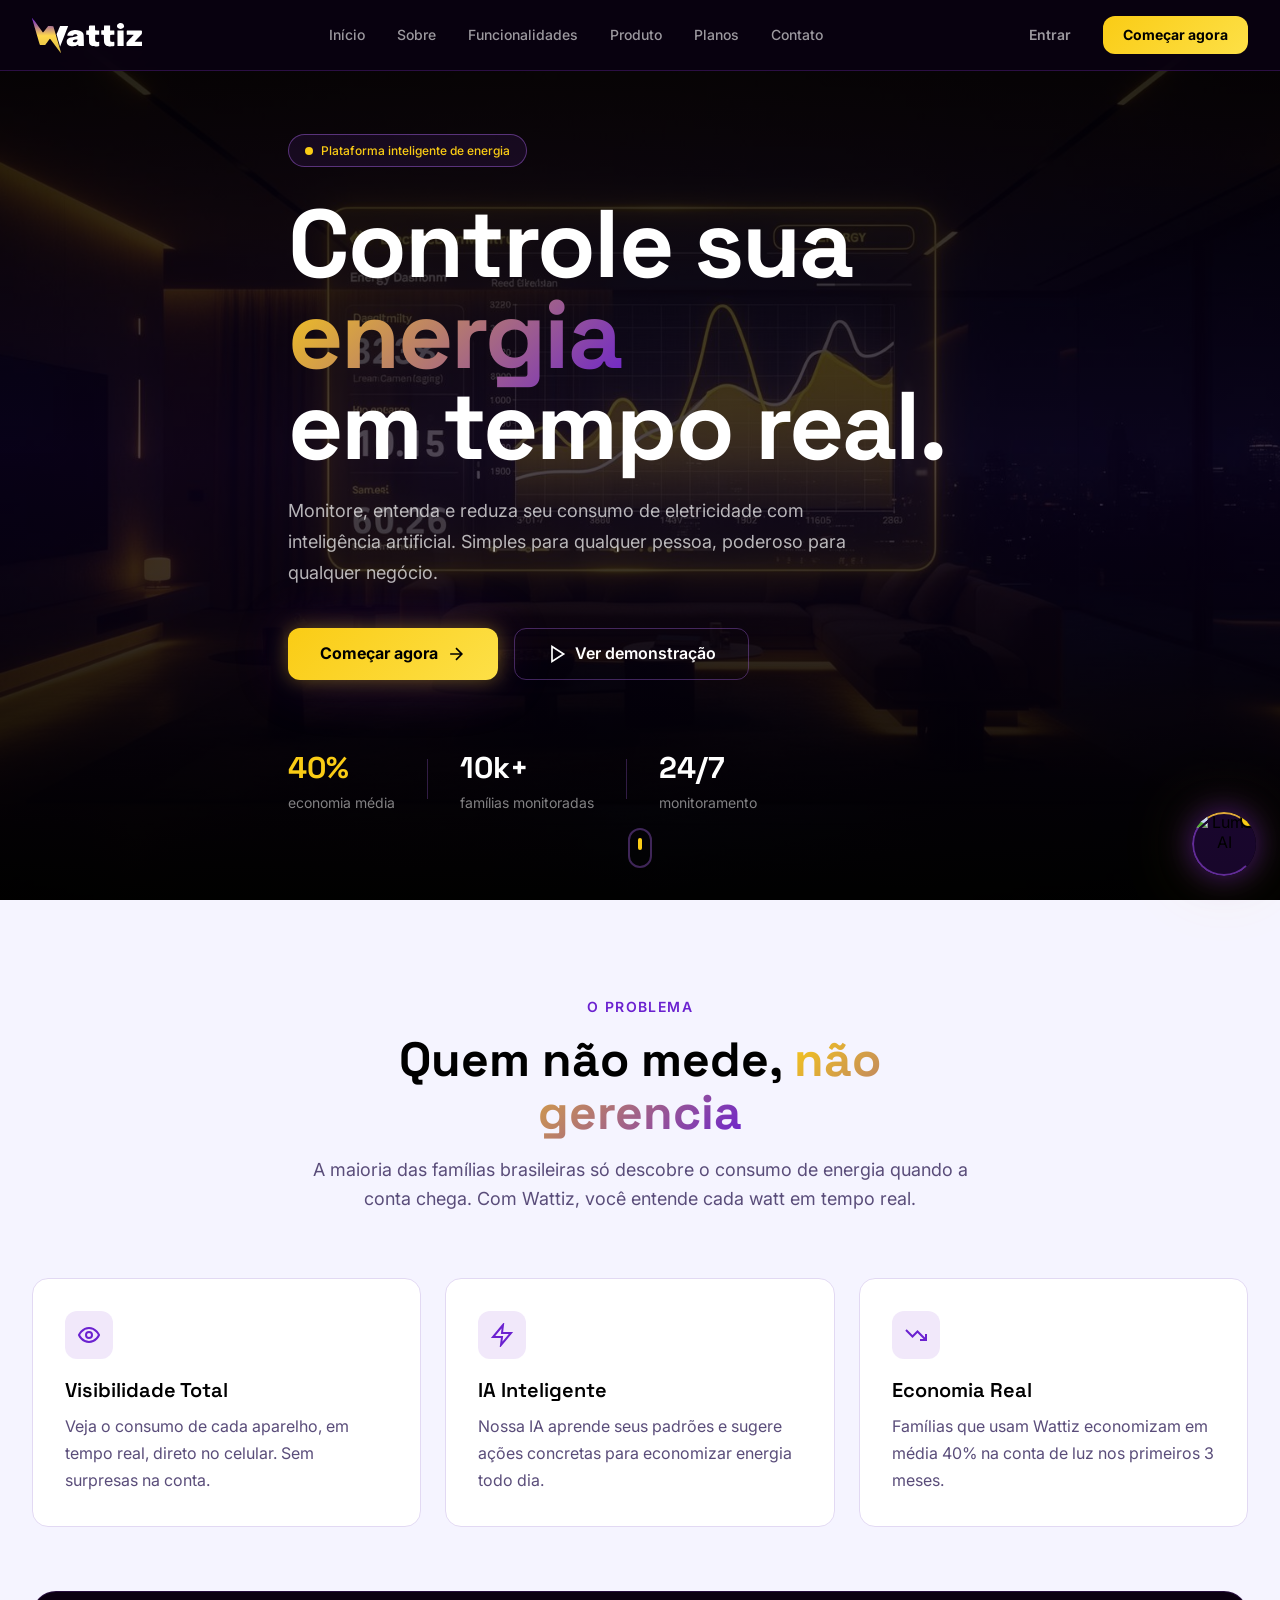
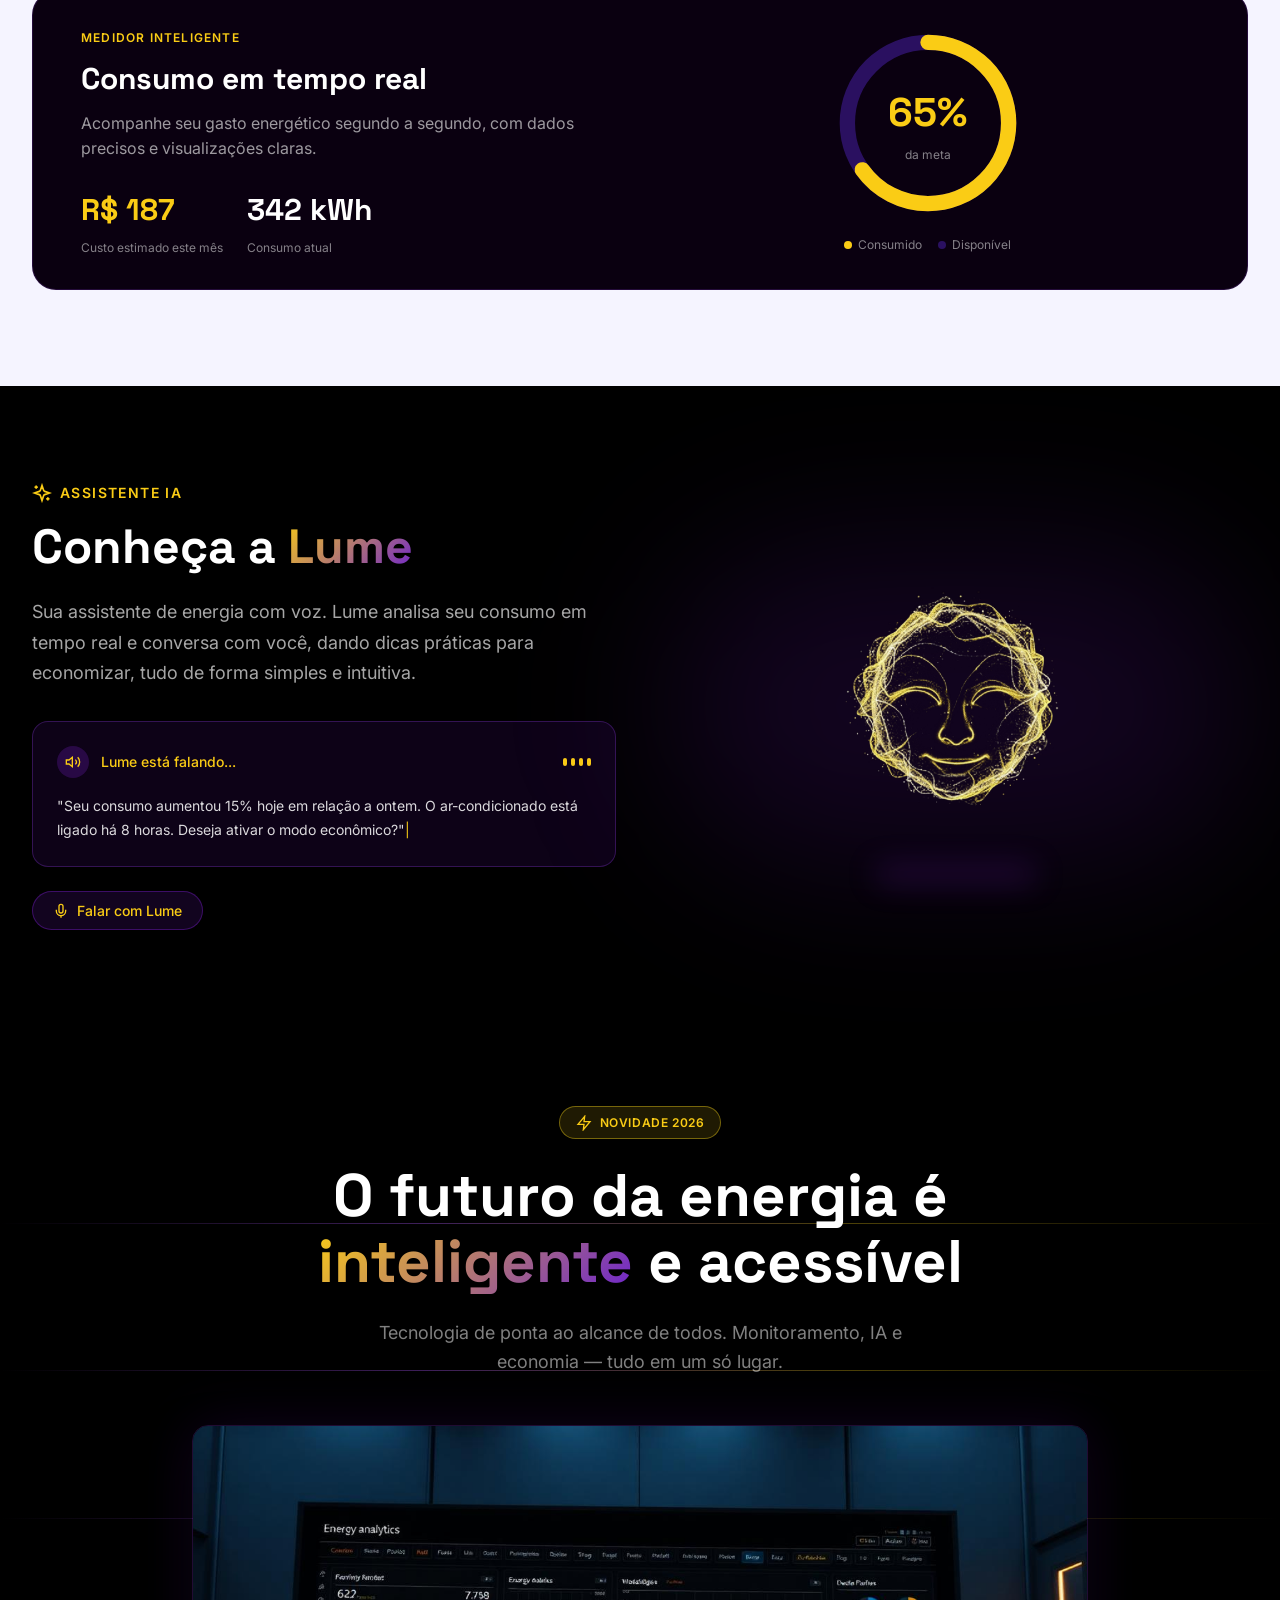
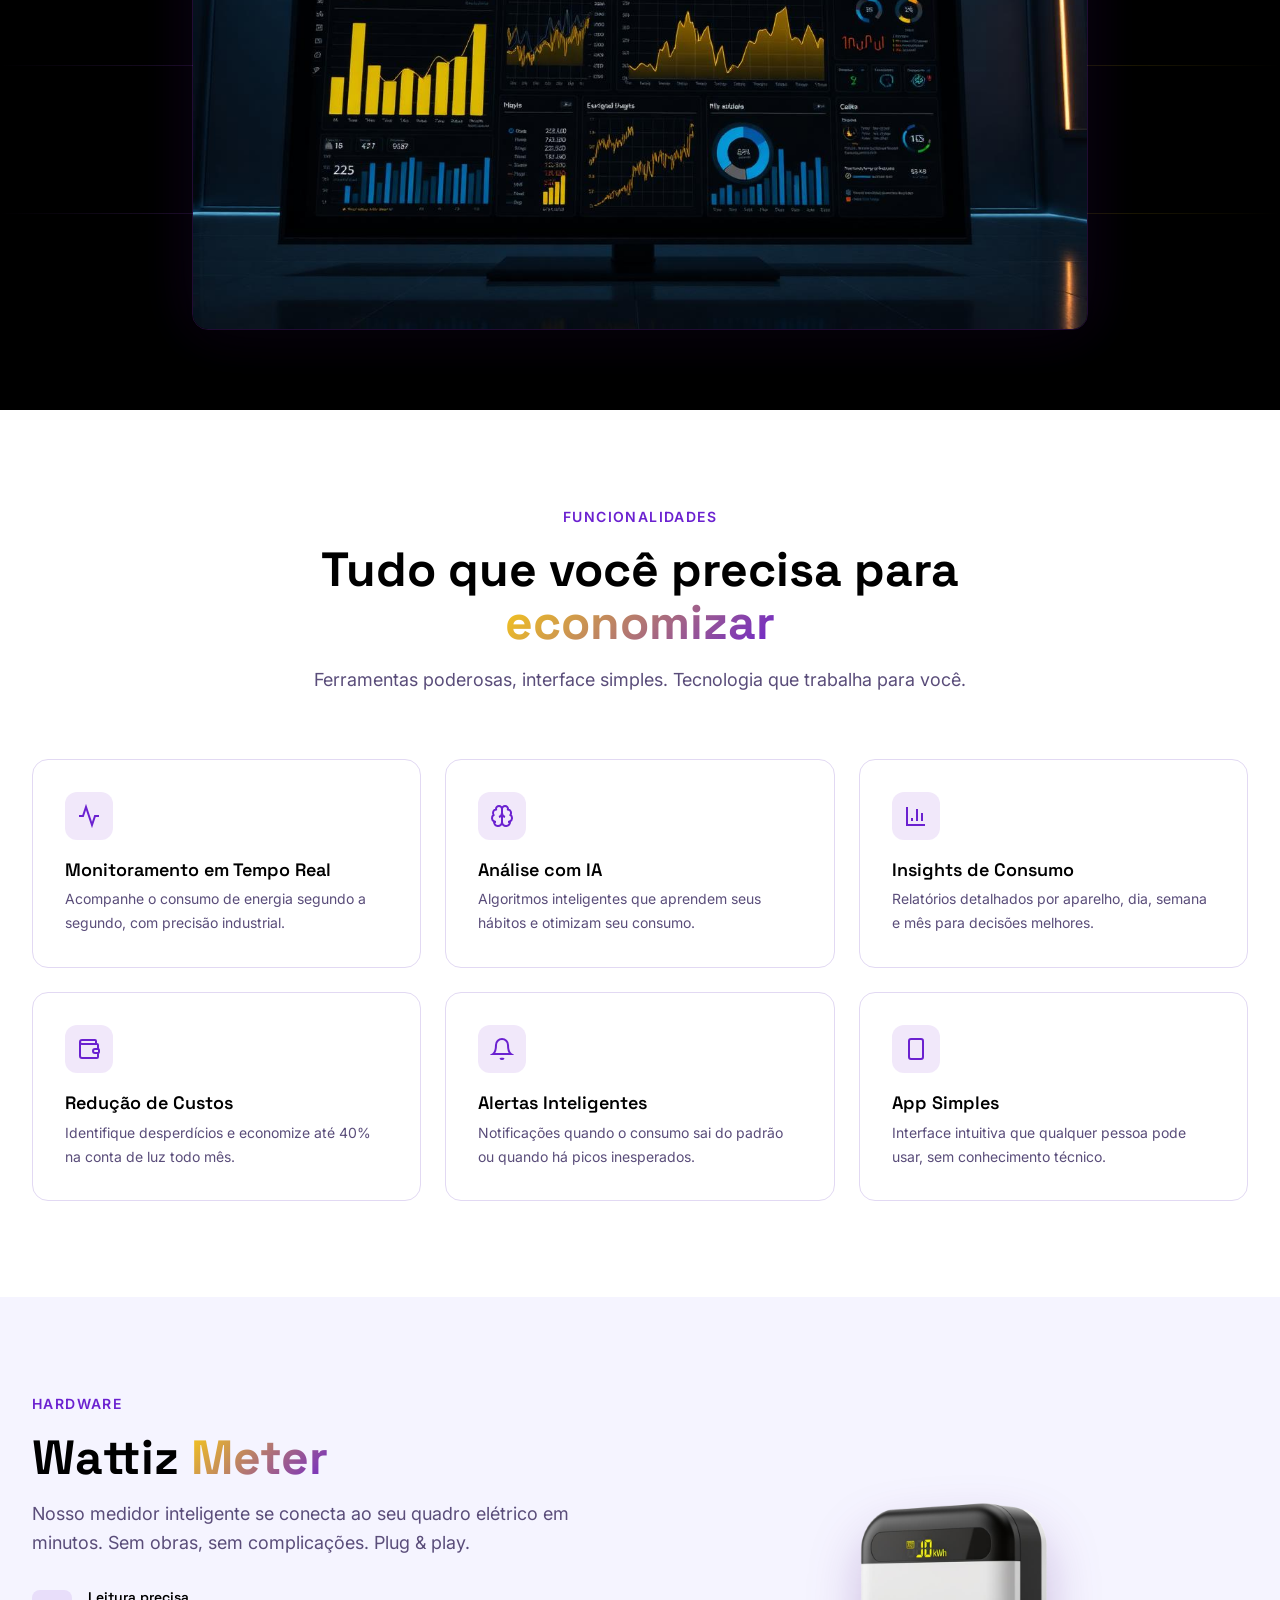
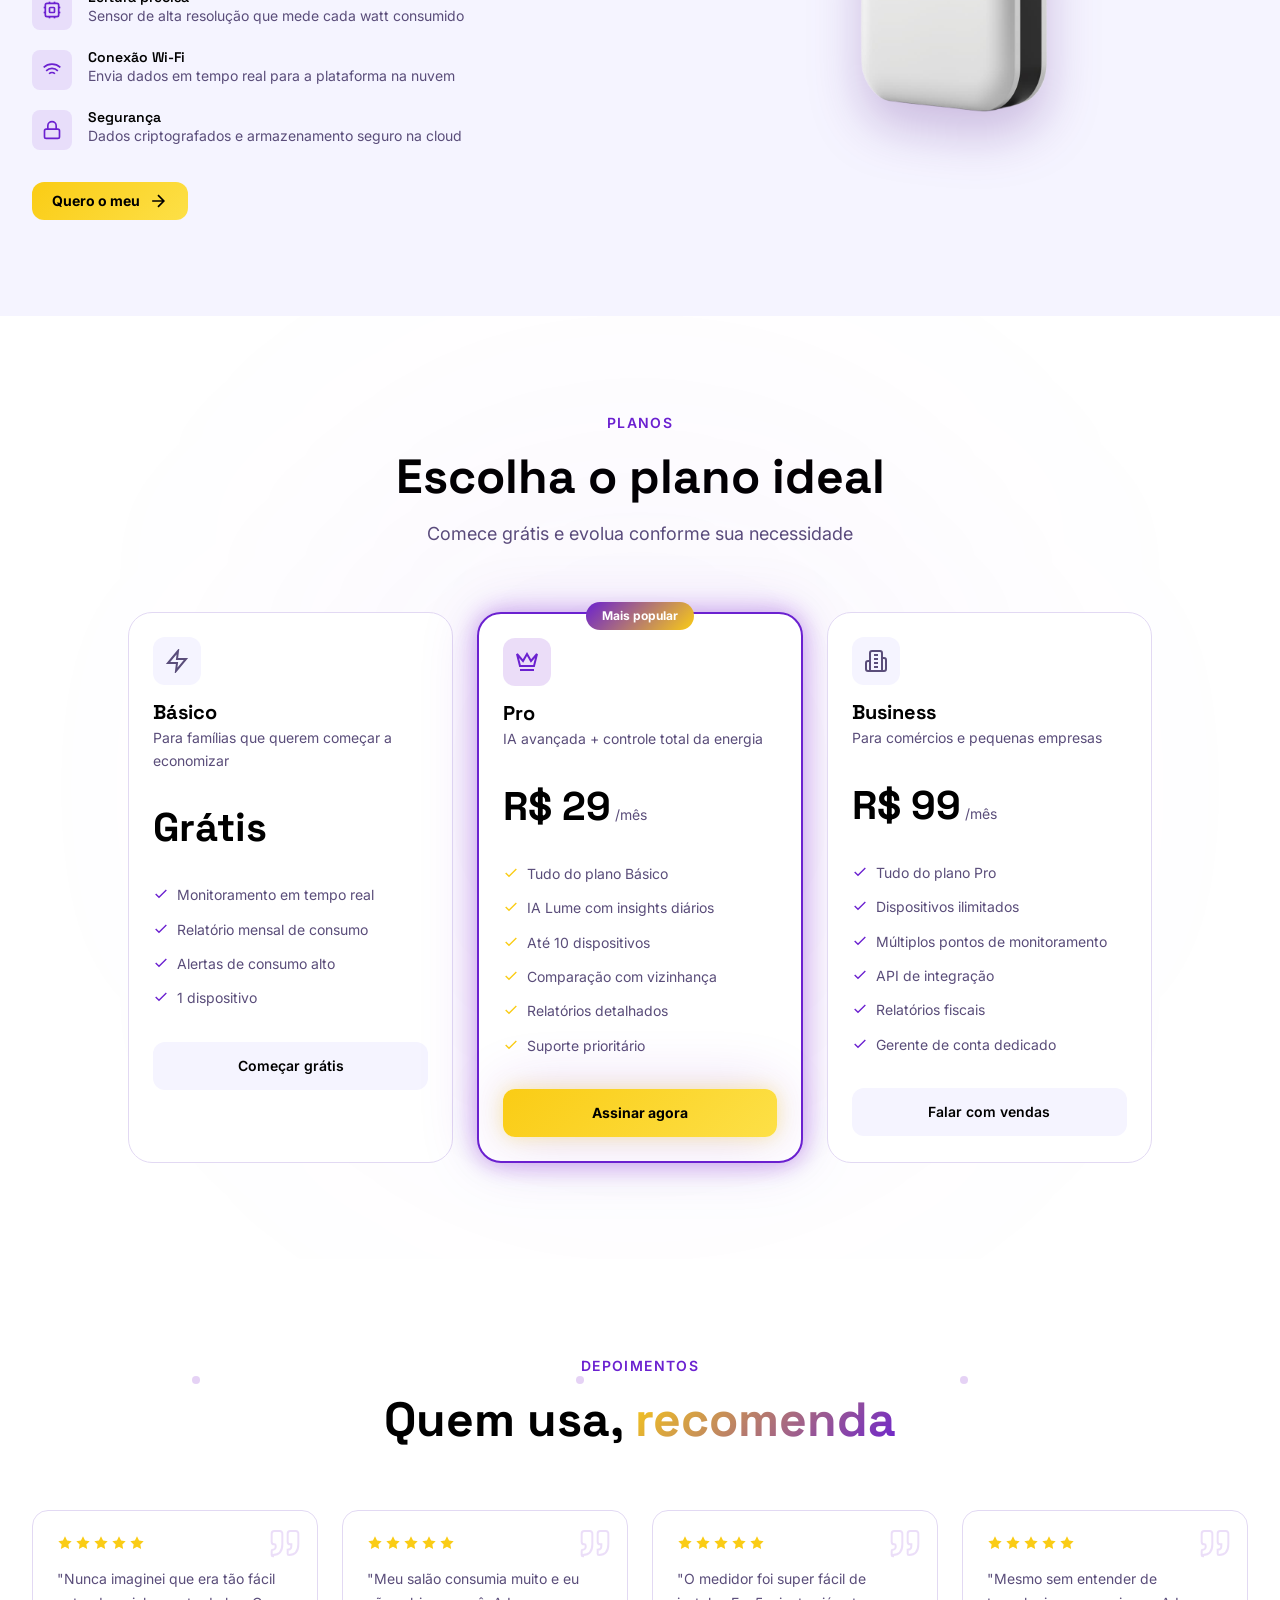
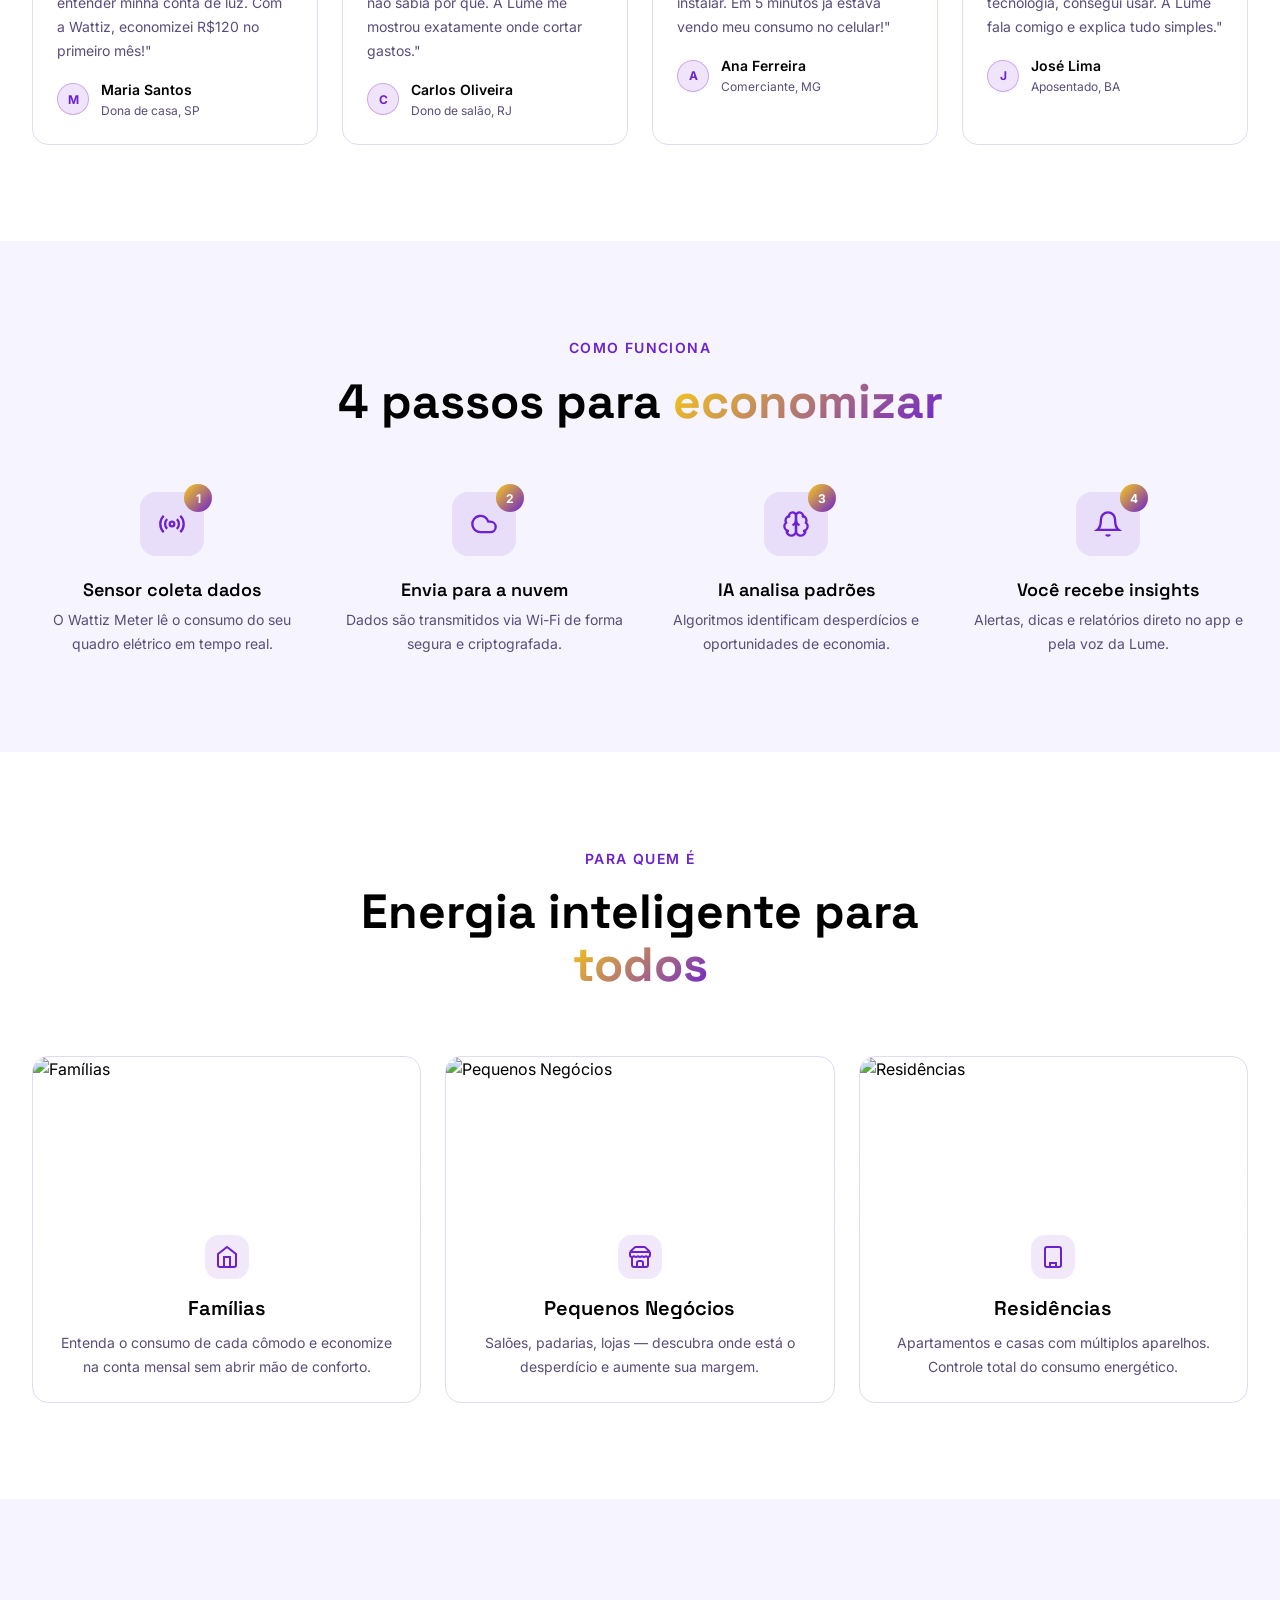
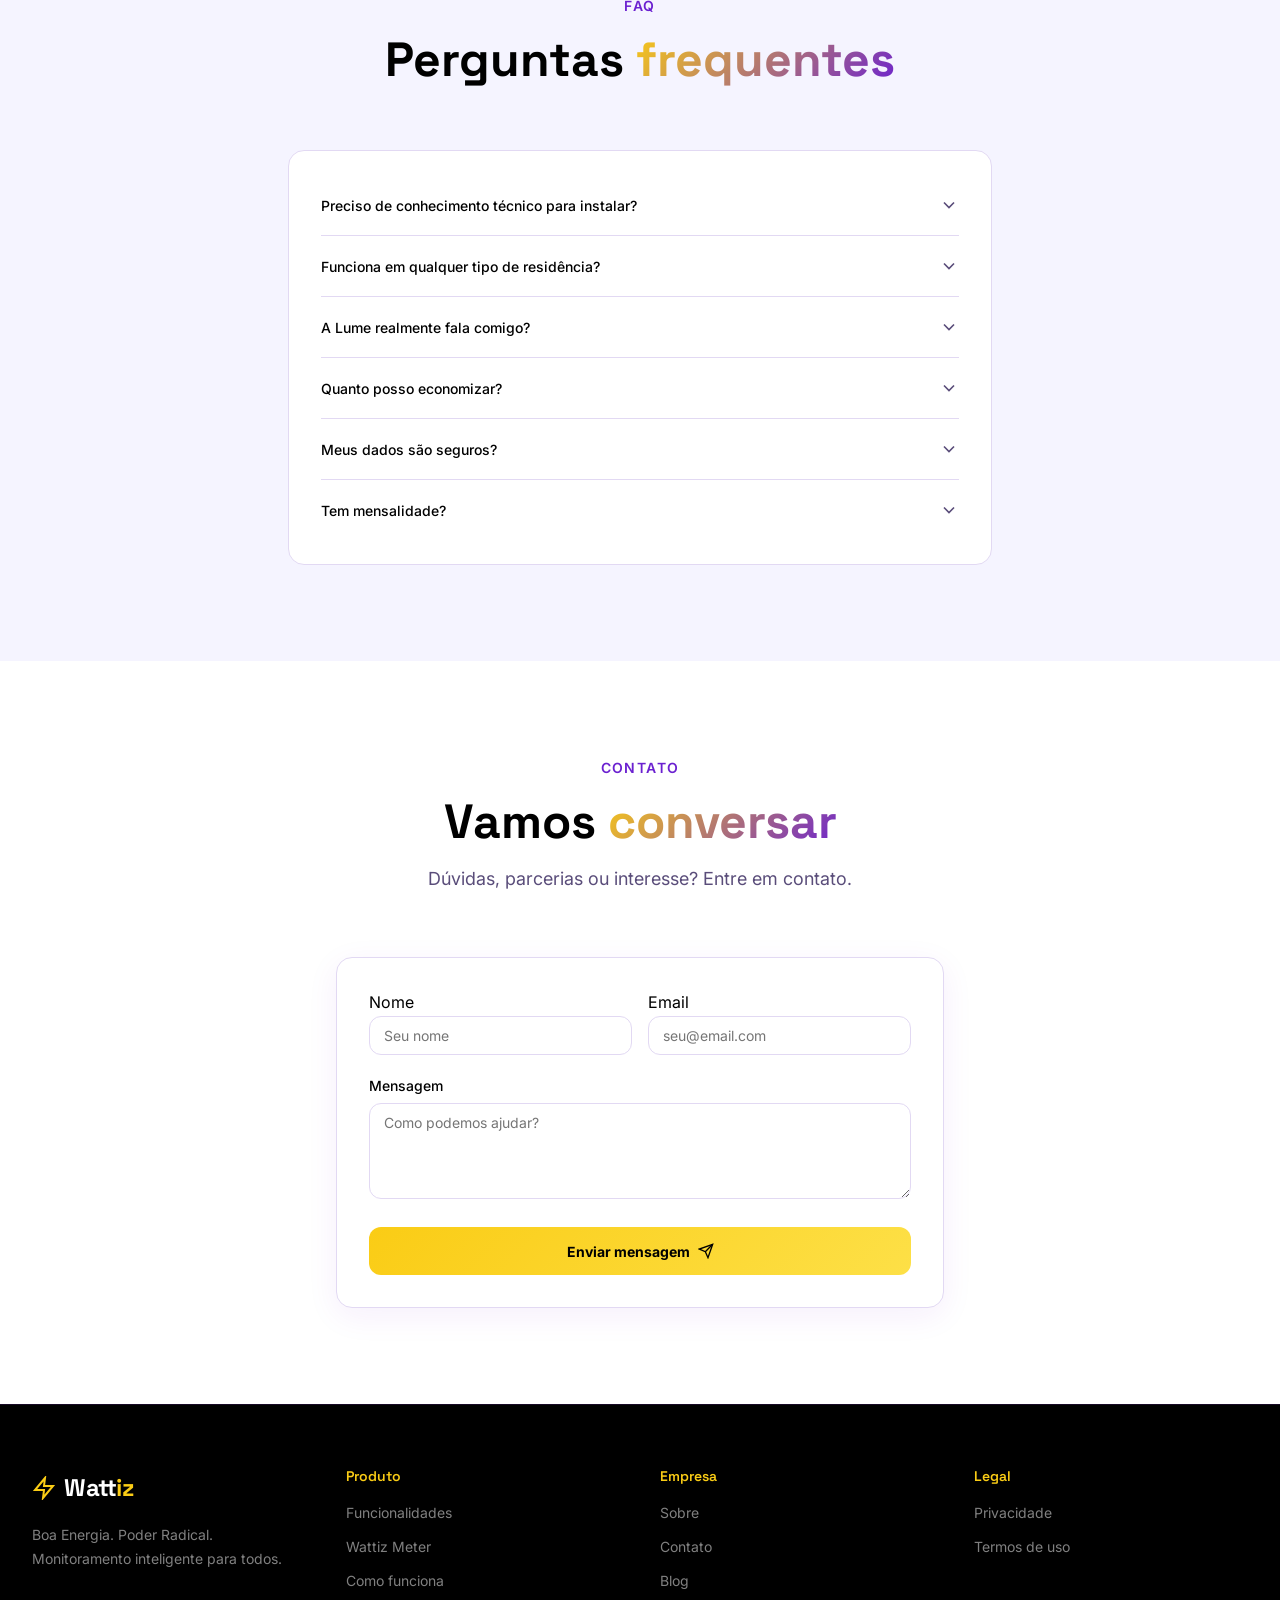
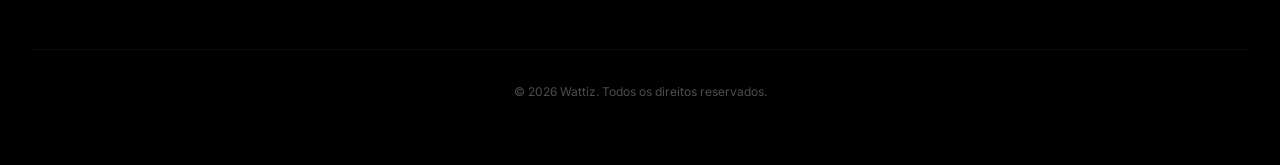
==== Wattiz/index.html @ b251ab20 "Organização das pastas Organização de todas pastas do projeto e adição da logo oficial do projeto" ====
<!DOCTYPE html>
<html lang="pt-BR">
  <head>
      <meta charset="UTF-8" />
      <meta name="viewport" content="width=device-width, initial-scale=1.0" />
      <meta name="description" content="Monitore, entenda e reduza seu consumo de eletricidade com inteligência artificial. Simples para qualquer pessoa, poderoso para qualquer negócio." />
      
      <title>Wattiz — Controle sua energia em tempo real</title>
      
      <link rel="icon" type="image/x-icon" href="assets/WattizLogoW.svg">
      <link rel="stylesheet" href="style/style.css" />
  </head>
<body>

<header class="header">
  <div class="header-inner">
    <!-- Logo da Wattiz no header -->
    <a href="#" class="logo">
       <img src="assets/WattizLogo.svg" alt="Logo Wattiz" class="logo-icon"> 
    </a>

    <!-- Navbar horizontal com sessões da página -->
    <nav class="nav">
        <a href="#hero">Início</a>
        <a href="#intro">Sobre</a>
        <a href="#features">Funcionalidades</a>
        <a href="#product">Produto</a>
        <a href="#pricing">Planos</a>
        <a href="#contact">Contato</a>
    </nav>

    <!-- Links para a página de login do usuário -->
    <div class="header-actions">
        <a href="#" class="btn btn-ghost">Entrar</a>
        <a href="#" class="btn btn-energy">Começar agora</a>
    </div>

    <!-- Botão hamburguer que aparece quando atinge tela tamanho mobile -->
    <button class="hamburger" onclick="document.querySelector('.mobile-menu').classList.toggle('show')" aria-label="Menu">
      <svg width="24" height="24" viewBox="0 0 24 24" fill="none" stroke="currentColor" stroke-width="2"><path d="M4 6h16M4 12h16M4 18h16"/></svg>
    </button>
  </div>

  <!-- Abas do menu hamburguer da versão mobile -->
  <div class="mobile-menu">
    <a href="#hero">Início</a>
    <a href="#intro">Sobre</a>
    <a href="#features">Funcionalidades</a>
    <a href="#product">Produto</a>
    <a href="#pricing">Planos</a>
    <a href="#contact">Contato</a>
    <a href="#" class="btn btn-energy" style="margin-top:0.5rem">Começar agora</a>
  </div>
</header>

<!-- ===== HERO ===== -->
<section id="hero" class="hero">
  <div class="hero-bg">
    <img src="assets/home/hero-bg.jpg" alt="" width="1920" height="1080" />
    <div class="hero-overlay"></div>
  </div>

  <div class="container hero-content">
    <div class="hero-badge">
      <span class="hero-badge-dot"></span>
      <span class="hero-badge-text">Plataforma inteligente de energia</span>
    </div>

    <h1>
      Controle sua <span class="text-gradient-energy">energia</span><br/>em tempo real.
    </h1>

    <p class="hero-desc">
      Monitore, entenda e reduza seu consumo de eletricidade com inteligência artificial. 
      Simples para qualquer pessoa, poderoso para qualquer negócio.
    </p>

    <div class="hero-buttons">
      <a href="#" class="btn btn-energy btn-lg glow-energy" style="transition: box-shadow 0.3s;">
        Começar agora
        <svg class="icon" viewBox="0 0 24 24" fill="none" stroke="currentColor" stroke-width="2"><path d="M5 12h14M12 5l7 7-7 7"/></svg>
      </a>
      <a href="#" class="btn btn-outline btn-lg">
        <svg class="icon" viewBox="0 0 24 24" fill="none" stroke="currentColor" stroke-width="2"><polygon points="6 3 20 12 6 21 6 3"/></svg>
        Ver demonstração
      </a>
    </div>

    <div class="hero-stats">
      <div>
        <div class="hero-stat-value energy">40%</div>
        <span>economia média</span>
      </div>
      <div class="hero-stat-divider"></div>
      <div>
        <div class="hero-stat-value white">10k+</div>
        <span>famílias monitoradas</span>
      </div>
      <div class="hero-stat-divider"></div>
      <div>
        <div class="hero-stat-value white">24/7</div>
        <span>monitoramento</span>
      </div>
    </div>
  </div>

  <div class="scroll-indicator">
    <div class="scroll-indicator-inner">
      <div class="scroll-dot"></div>
    </div>
  </div>
</section>

<!-- ===== INTRO ===== -->
<section id="intro" class="section section-bg">
  <div class="container">
    <div class="section-header animate-fade-in-up">
      <span class="section-label">O problema</span>
      <h2 class="section-title">Quem não mede, <span class="text-gradient-energy">não gerencia</span></h2>
      <p class="section-desc">A maioria das famílias brasileiras só descobre o consumo de energia quando a conta chega. Com Wattiz, você entende cada watt em tempo real.</p>
    </div>

    <div class="intro-grid">
      <div class="intro-card animate-fade-in-up-d1">
        <div class="intro-card-icon">
          <svg class="icon-lg" viewBox="0 0 24 24" fill="none" stroke="currentColor" stroke-width="2"><path d="M2 12s3-7 10-7 10 7 10 7-3 7-10 7-10-7-10-7z"/><circle cx="12" cy="12" r="3"/></svg>
        </div>
        <h3>Visibilidade Total</h3>
        <p>Veja o consumo de cada aparelho, em tempo real, direto no celular. Sem surpresas na conta.</p>
      </div>

      <div class="intro-card animate-fade-in-up-d2">
        <div class="intro-card-icon">
          <svg class="icon-lg" viewBox="0 0 24 24" fill="none" stroke="currentColor" stroke-width="2"><path d="M13 2 3 14h9l-1 8 10-12h-9l1-8z"/></svg>
        </div>
        <h3>IA Inteligente</h3>
        <p>Nossa IA aprende seus padrões e sugere ações concretas para economizar energia todo dia.</p>
      </div>

      <div class="intro-card animate-fade-in-up-d3">
        <div class="intro-card-icon">
          <svg class="icon-lg" viewBox="0 0 24 24" fill="none" stroke="currentColor" stroke-width="2"><polyline points="22 17 13.5 8.5 8.5 13.5 2 7"/><polyline points="16 17 22 17 22 11"/></svg>
        </div>
        <h3>Economia Real</h3>
        <p>Famílias que usam Wattiz economizam em média 40% na conta de luz nos primeiros 3 meses.</p>
      </div>
    </div>

    <!-- Energy Meter -->
    <div class="energy-meter animate-fade-in-up-d4">
      <div class="energy-meter-grid">
        <div>
          <span class="energy-meter-label">Medidor inteligente</span>
          <h3>Consumo em tempo real</h3>
          <p class="desc">Acompanhe seu gasto energético segundo a segundo, com dados precisos e visualizações claras.</p>
          <div class="meter-stats">
            <div>
              <div class="meter-stat-value energy">R$ 187</div>
              <div class="meter-stat-label">Custo estimado este mês</div>
            </div>
            <div>
              <div class="meter-stat-value">342 kWh</div>
              <div class="meter-stat-label">Consumo atual</div>
            </div>
          </div>
        </div>
        <div class="meter-circle">
          <div class="meter-svg-wrap">
            <svg class="meter-svg" viewBox="0 0 100 100">
              <circle class="bg-circle" cx="50" cy="50" r="42" />
              <circle class="progress-circle" cx="50" cy="50" r="42" />
            </svg>
            <div class="meter-center">
              <span class="meter-center-value">65%</span>
              <span class="meter-center-label">da meta</span>
            </div>
          </div>
          <div class="meter-legend">
            <span><span class="meter-legend-dot" style="background:var(--energy)"></span>Consumido</span>
            <span><span class="meter-legend-dot" style="background:var(--dark-border)"></span>Disponível</span>
          </div>
        </div>
      </div>
    </div>
  </div>
</section>

<!-- ===== LUME AI ===== -->
<section class="lume-section bg-gradient-dark section-dark">
  <div class="container">
    <div class="lume-grid">
      <div class="animate-fade-in-left">
        <div class="lume-label">
          <svg class="icon" viewBox="0 0 24 24" fill="none" stroke="currentColor" stroke-width="2"><path d="m12 3-1.912 5.813a2 2 0 0 1-1.275 1.275L3 12l5.813 1.912a2 2 0 0 1 1.275 1.275L12 21l1.912-5.813a2 2 0 0 1 1.275-1.275L21 12l-5.813-1.912a2 2 0 0 1-1.275-1.275L12 3Z"/><path d="M5 3v4"/><path d="M19 17v4"/><path d="M3 5h4"/><path d="M17 19h4"/></svg>
          <span>Assistente IA</span>
        </div>
        <h2>Conheça a <span class="text-gradient-energy">Lume</span></h2>
        <p class="desc">Sua assistente de energia com voz. Lume analisa seu consumo em tempo real e conversa com você, dando dicas práticas para economizar, tudo de forma simples e intuitiva.</p>

        <div class="lume-chat">
          <div class="lume-chat-header">
            <div class="lume-chat-avatar">
              <svg class="icon-sm" viewBox="0 0 24 24" fill="none" stroke="currentColor" stroke-width="2"><polygon points="11 5 6 9 2 9 2 15 6 15 11 19 11 5"/><path d="M15.54 8.46a5 5 0 0 1 0 7.07"/><path d="M19.07 4.93a10 10 0 0 1 0 14.14"/></svg>
            </div>
            <span class="lume-chat-status">Lume está falando...</span>
            <div class="lume-wave-bars">
              <div class="lume-wave-bar" style="height:8px"></div>
              <div class="lume-wave-bar" style="height:8px"></div>
              <div class="lume-wave-bar" style="height:8px"></div>
              <div class="lume-wave-bar" style="height:8px"></div>
            </div>
          </div>
          <p class="lume-chat-msg">"Seu consumo aumentou 15% hoje em relação a ontem. O ar-condicionado está ligado há 8 horas. Deseja ativar o modo econômico?"<span class="lume-cursor">|</span></p>
        </div>

        <button class="lume-btn">
          <svg class="icon-sm" viewBox="0 0 24 24" fill="none" stroke="currentColor" stroke-width="2"><path d="M12 2a3 3 0 0 0-3 3v7a3 3 0 0 0 6 0V5a3 3 0 0 0-3-3Z"/><path d="M19 10v2a7 7 0 0 1-14 0v-2"/><line x1="12" x2="12" y1="19" y2="22"/></svg>
          Falar com Lume
        </button>
      </div>

      <div class="lume-image-wrap animate-fade-in-scale">
        <div class="lume-glow"></div>
        <img src="assets/home/lume-ai.png" alt="Lume AI" width="512" height="512" loading="lazy" />
        <div class="lume-shadow"></div>
      </div>
    </div>
  </div>
</section>

<!-- ===== ANNOUNCEMENT ===== -->
<section class="announcement">
  <div class="energy-line"></div>
  <div class="energy-line"></div>
  <div class="energy-line"></div>
  <div class="energy-line"></div>
  <div class="energy-line"></div>

  <div class="container announcement-content">
    <div class="announcement-badge">
      <svg class="icon-sm" style="color:var(--energy)" viewBox="0 0 24 24" fill="none" stroke="currentColor" stroke-width="2"><path d="M13 2 3 14h9l-1 8 10-12h-9l1-8z"/></svg>
      <span>Novidade 2026</span>
    </div>
    <h2>O futuro da energia é <span class="text-gradient-energy">inteligente</span> e acessível</h2>
    <p class="desc">Tecnologia de ponta ao alcance de todos. Monitoramento, IA e economia — tudo em um só lugar.</p>
    <div class="announcement-img">
      <img src="assets/home/dashboard-preview.jpg" alt="Dashboard Wattiz" width="1280" height="720" loading="lazy" />
    </div>
  </div>
</section>

<!-- ===== FEATURES ===== -->
<section id="features" class="section">
  <div class="container">
    <div class="section-header">
      <span class="section-label">Funcionalidades</span>
      <h2 class="section-title">Tudo que você precisa para <span class="text-gradient-energy">economizar</span></h2>
      <p class="section-desc">Ferramentas poderosas, interface simples. Tecnologia que trabalha para você.</p>
    </div>

    <div class="features-grid">
      <div class="feature-card">
        <div class="feature-card-icon">
          <svg class="icon-lg" viewBox="0 0 24 24" fill="none" stroke="currentColor" stroke-width="2"><polyline points="22 12 18 12 15 21 9 3 6 12 2 12"/></svg>
        </div>
        <h3>Monitoramento em Tempo Real</h3>
        <p>Acompanhe o consumo de energia segundo a segundo, com precisão industrial.</p>
      </div>
      <div class="feature-card">
        <div class="feature-card-icon">
          <svg class="icon-lg" viewBox="0 0 24 24" fill="none" stroke="currentColor" stroke-width="2"><path d="M12 5a3 3 0 1 0-5.997.125 4 4 0 0 0-2.526 5.77 4 4 0 0 0 .556 6.588A4 4 0 1 0 12 18Z"/><path d="M12 5a3 3 0 1 1 5.997.125 4 4 0 0 1 2.526 5.77 4 4 0 0 1-.556 6.588A4 4 0 1 1 12 18Z"/><path d="M15 13a4.5 4.5 0 0 1-3-4 4.5 4.5 0 0 1-3 4"/><path d="M17.599 6.5a3 3 0 0 0 .399-1.375"/><path d="M6.003 5.125A3 3 0 0 0 6.401 6.5"/><path d="M3.477 10.896a4 4 0 0 1 .585-.396"/><path d="M19.938 10.5a4 4 0 0 1 .585.396"/><path d="M6 18a4 4 0 0 1-1.967-.516"/><path d="M19.967 17.484A4 4 0 0 1 18 18"/></svg>
        </div>
        <h3>Análise com IA</h3>
        <p>Algoritmos inteligentes que aprendem seus hábitos e otimizam seu consumo.</p>
      </div>
      <div class="feature-card">
        <div class="feature-card-icon">
          <svg class="icon-lg" viewBox="0 0 24 24" fill="none" stroke="currentColor" stroke-width="2"><path d="M3 3v18h18"/><path d="M18 17V9"/><path d="M13 17V5"/><path d="M8 17v-3"/></svg>
        </div>
        <h3>Insights de Consumo</h3>
        <p>Relatórios detalhados por aparelho, dia, semana e mês para decisões melhores.</p>
      </div>
      <div class="feature-card">
        <div class="feature-card-icon">
          <svg class="icon-lg" viewBox="0 0 24 24" fill="none" stroke="currentColor" stroke-width="2"><path d="M19 7V4a1 1 0 0 0-1-1H5a2 2 0 0 0 0 4h15a1 1 0 0 1 1 1v4h-3a2 2 0 0 0 0 4h3a1 1 0 0 0 1-1v-2a1 1 0 0 0-1-1"/><path d="M3 5v14a2 2 0 0 0 2 2h15a1 1 0 0 0 1-1v-4"/></svg>
        </div>
        <h3>Redução de Custos</h3>
        <p>Identifique desperdícios e economize até 40% na conta de luz todo mês.</p>
      </div>
      <div class="feature-card">
        <div class="feature-card-icon">
          <svg class="icon-lg" viewBox="0 0 24 24" fill="none" stroke="currentColor" stroke-width="2"><path d="M6 8a6 6 0 0 1 12 0c0 7 3 9 3 9H3s3-2 3-9"/><path d="M10.3 21a1.94 1.94 0 0 0 3.4 0"/></svg>
        </div>
        <h3>Alertas Inteligentes</h3>
        <p>Notificações quando o consumo sai do padrão ou quando há picos inesperados.</p>
      </div>
      <div class="feature-card">
        <div class="feature-card-icon">
          <svg class="icon-lg" viewBox="0 0 24 24" fill="none" stroke="currentColor" stroke-width="2"><rect width="14" height="20" x="5" y="2" rx="2" ry="2"/><path d="M12 18h.01"/></svg>
        </div>
        <h3>App Simples</h3>
        <p>Interface intuitiva que qualquer pessoa pode usar, sem conhecimento técnico.</p>
      </div>
    </div>
  </div>
</section>

<!-- ===== PRODUCT ===== -->
<section id="product" class="section section-bg">
  <div class="container">
    <div class="product-grid">
      <div class="animate-fade-in-left">
        <span class="section-label" style="text-align:left;display:block">Hardware</span>
        <h2 class="section-title" style="text-align:left">Wattiz <span class="text-gradient-energy">Meter</span></h2>
        <p class="section-desc" style="text-align:left;margin-bottom:2rem">Nosso medidor inteligente se conecta ao seu quadro elétrico em minutos. Sem obras, sem complicações. Plug &amp; play.</p>

        <div class="product-features">
          <div class="product-feature">
            <div class="product-feature-icon">
              <svg class="icon" viewBox="0 0 24 24" fill="none" stroke="currentColor" stroke-width="2"><rect width="16" height="16" x="4" y="4" rx="2"/><rect width="6" height="6" x="9" y="9" rx="1"/><path d="M15 2v2"/><path d="M15 20v2"/><path d="M2 15h2"/><path d="M2 9h2"/><path d="M20 15h2"/><path d="M20 9h2"/><path d="M9 2v2"/><path d="M9 20v2"/></svg>
            </div>
            <div>
              <h4>Leitura precisa</h4>
              <p>Sensor de alta resolução que mede cada watt consumido</p>
            </div>
          </div>
          <div class="product-feature">
            <div class="product-feature-icon">
              <svg class="icon" viewBox="0 0 24 24" fill="none" stroke="currentColor" stroke-width="2"><path d="M5 13a10 10 0 0 1 14 0"/><path d="M8.5 16.5a5 5 0 0 1 7 0"/><path d="M2 8.82a15 15 0 0 1 20 0"/><line x1="12" x2="12.01" y1="20" y2="20"/></svg>
            </div>
            <div>
              <h4>Conexão Wi-Fi</h4>
              <p>Envia dados em tempo real para a plataforma na nuvem</p>
            </div>
          </div>
          <div class="product-feature">
            <div class="product-feature-icon">
              <svg class="icon" viewBox="0 0 24 24" fill="none" stroke="currentColor" stroke-width="2"><rect width="18" height="11" x="3" y="11" rx="2" ry="2"/><path d="M7 11V7a5 5 0 0 1 10 0v4"/></svg>
            </div>
            <div>
              <h4>Segurança</h4>
              <p>Dados criptografados e armazenamento seguro na cloud</p>
            </div>
          </div>
        </div>

        <a href="#" class="btn btn-energy">
          Quero o meu
          <svg class="icon" viewBox="0 0 24 24" fill="none" stroke="currentColor" stroke-width="2"><path d="M5 12h14M12 5l7 7-7 7"/></svg>
        </a>
      </div>

      <div class="product-image animate-fade-in-scale">
        <img src="assets/home/smart-meter.png" alt="Wattiz Smart Meter" width="800" height="800" loading="lazy" />
      </div>
    </div>
  </div>
</section>

<!-- ===== PRICING ===== -->
<section id="pricing" class="section pricing">
  <div class="pricing-glow"></div>
  <div class="container">
    <div class="section-header">
      <span class="section-label">Planos</span>
      <h2 class="section-title">Escolha o plano ideal</h2>
      <p class="section-desc">Comece grátis e evolua conforme sua necessidade</p>
    </div>

    <div class="pricing-grid">
      <!-- Básico -->
      <div class="pricing-card">
        <div class="pricing-icon default">
          <svg class="icon-lg" viewBox="0 0 24 24" fill="none" stroke="currentColor" stroke-width="2"><path d="M13 2 3 14h9l-1 8 10-12h-9l1-8z"/></svg>
        </div>
        <h3>Básico</h3>
        <p class="pricing-desc">Para famílias que querem começar a economizar</p>
        <div class="pricing-price">
          <span class="pricing-price-value">Grátis</span>
        </div>
        <ul class="pricing-features">
          <li><svg class="check-icon check-green" viewBox="0 0 24 24" fill="none" stroke="currentColor" stroke-width="2"><path d="M20 6 9 17l-5-5"/></svg>Monitoramento em tempo real</li>
          <li><svg class="check-icon check-green" viewBox="0 0 24 24" fill="none" stroke="currentColor" stroke-width="2"><path d="M20 6 9 17l-5-5"/></svg>Relatório mensal de consumo</li>
          <li><svg class="check-icon check-green" viewBox="0 0 24 24" fill="none" stroke="currentColor" stroke-width="2"><path d="M20 6 9 17l-5-5"/></svg>Alertas de consumo alto</li>
          <li><svg class="check-icon check-green" viewBox="0 0 24 24" fill="none" stroke="currentColor" stroke-width="2"><path d="M20 6 9 17l-5-5"/></svg>1 dispositivo</li>
        </ul>
        <a href="#" class="btn btn-secondary btn-full">Começar grátis</a>
      </div>

      <!-- Pro -->
      <div class="pricing-card popular">
        <div class="pricing-popular-badge">Mais popular</div>
        <div class="pricing-icon popular">
          <svg class="icon-lg" viewBox="0 0 24 24" fill="none" stroke="currentColor" stroke-width="2"><path d="m2 4 3 12h14l3-12-6 7-4-7-4 7-6-7zm3 16h14"/></svg>
        </div>
        <h3>Pro</h3>
        <p class="pricing-desc">IA avançada + controle total da energia</p>
        <div class="pricing-price">
          <span class="pricing-price-value">R$ 29</span>
          <span class="pricing-price-period">/mês</span>
        </div>
        <ul class="pricing-features">
          <li><svg class="check-icon check-energy" viewBox="0 0 24 24" fill="none" stroke="currentColor" stroke-width="2"><path d="M20 6 9 17l-5-5"/></svg>Tudo do plano Básico</li>
          <li><svg class="check-icon check-energy" viewBox="0 0 24 24" fill="none" stroke="currentColor" stroke-width="2"><path d="M20 6 9 17l-5-5"/></svg>IA Lume com insights diários</li>
          <li><svg class="check-icon check-energy" viewBox="0 0 24 24" fill="none" stroke="currentColor" stroke-width="2"><path d="M20 6 9 17l-5-5"/></svg>Até 10 dispositivos</li>
          <li><svg class="check-icon check-energy" viewBox="0 0 24 24" fill="none" stroke="currentColor" stroke-width="2"><path d="M20 6 9 17l-5-5"/></svg>Comparação com vizinhança</li>
          <li><svg class="check-icon check-energy" viewBox="0 0 24 24" fill="none" stroke="currentColor" stroke-width="2"><path d="M20 6 9 17l-5-5"/></svg>Relatórios detalhados</li>
          <li><svg class="check-icon check-energy" viewBox="0 0 24 24" fill="none" stroke="currentColor" stroke-width="2"><path d="M20 6 9 17l-5-5"/></svg>Suporte prioritário</li>
        </ul>
        <a href="#" class="btn btn-energy btn-full glow-energy">Assinar agora</a>
      </div>

      <!-- Business -->
      <div class="pricing-card">
        <div class="pricing-icon default">
          <svg class="icon-lg" viewBox="0 0 24 24" fill="none" stroke="currentColor" stroke-width="2"><path d="M6 22V4a2 2 0 0 1 2-2h8a2 2 0 0 1 2 2v18Z"/><path d="M6 12H4a2 2 0 0 0-2 2v6a2 2 0 0 0 2 2h2"/><path d="M18 9h2a2 2 0 0 1 2 2v9a2 2 0 0 1-2 2h-2"/><path d="M10 6h4"/><path d="M10 10h4"/><path d="M10 14h4"/><path d="M10 18h4"/></svg>
        </div>
        <h3>Business</h3>
        <p class="pricing-desc">Para comércios e pequenas empresas</p>
        <div class="pricing-price">
          <span class="pricing-price-value">R$ 99</span>
          <span class="pricing-price-period">/mês</span>
        </div>
        <ul class="pricing-features">
          <li><svg class="check-icon check-green" viewBox="0 0 24 24" fill="none" stroke="currentColor" stroke-width="2"><path d="M20 6 9 17l-5-5"/></svg>Tudo do plano Pro</li>
          <li><svg class="check-icon check-green" viewBox="0 0 24 24" fill="none" stroke="currentColor" stroke-width="2"><path d="M20 6 9 17l-5-5"/></svg>Dispositivos ilimitados</li>
          <li><svg class="check-icon check-green" viewBox="0 0 24 24" fill="none" stroke="currentColor" stroke-width="2"><path d="M20 6 9 17l-5-5"/></svg>Múltiplos pontos de monitoramento</li>
          <li><svg class="check-icon check-green" viewBox="0 0 24 24" fill="none" stroke="currentColor" stroke-width="2"><path d="M20 6 9 17l-5-5"/></svg>API de integração</li>
          <li><svg class="check-icon check-green" viewBox="0 0 24 24" fill="none" stroke="currentColor" stroke-width="2"><path d="M20 6 9 17l-5-5"/></svg>Relatórios fiscais</li>
          <li><svg class="check-icon check-green" viewBox="0 0 24 24" fill="none" stroke="currentColor" stroke-width="2"><path d="M20 6 9 17l-5-5"/></svg>Gerente de conta dedicado</li>
        </ul>
        <a href="#" class="btn btn-secondary btn-full">Falar com vendas</a>
      </div>
    </div>
  </div>
</section>

<!-- ===== TESTIMONIALS ===== -->
<section class="section testimonials">
  <div class="particle" style="left:15%;top:20%;animation-duration:3s"></div>
  <div class="particle" style="left:30%;top:45%;animation-duration:4s;animation-delay:0.5s"></div>
  <div class="particle" style="left:45%;top:20%;animation-duration:5s;animation-delay:1s"></div>
  <div class="particle" style="left:60%;top:45%;animation-duration:6s;animation-delay:1.5s"></div>
  <div class="particle" style="left:75%;top:20%;animation-duration:4.5s;animation-delay:2s"></div>
  <div class="particle" style="left:90%;top:45%;animation-duration:5.5s;animation-delay:2.5s"></div>

  <div class="container">
    <div class="section-header">
      <span class="section-label">Depoimentos</span>
      <h2 class="section-title">Quem usa, <span class="text-gradient-energy">recomenda</span></h2>
    </div>

    <div class="testimonials-grid">
      <div class="testimonial-card">
        <div class="testimonial-quote">
          <svg width="32" height="32" viewBox="0 0 24 24" fill="none" stroke="currentColor" stroke-width="1.5"><path d="M3 21c3 0 7-1 7-8V5c0-1.25-.756-2.017-2-2H4c-1.25 0-2 .75-2 1.972V11c0 1.25.75 2 2 2 1 0 1 0 1 1v1c0 1-1 2-2 2s-1 .008-1 1.031V21c0 1 0 1 1 1z"/><path d="M15 21c3 0 7-1 7-8V5c0-1.25-.757-2.017-2-2h-4c-1.25 0-2 .75-2 1.972V11c0 1.25.75 2 2 2h.75c0 2.25.25 4-2.75 4v3c0 1 0 1 1 1z"/></svg>
        </div>
        <div class="testimonial-stars">
          <svg width="16" height="16" viewBox="0 0 24 24" fill="currentColor"><polygon points="12 2 15.09 8.26 22 9.27 17 14.14 18.18 21.02 12 17.77 5.82 21.02 7 14.14 2 9.27 8.91 8.26 12 2"/></svg>
          <svg width="16" height="16" viewBox="0 0 24 24" fill="currentColor"><polygon points="12 2 15.09 8.26 22 9.27 17 14.14 18.18 21.02 12 17.77 5.82 21.02 7 14.14 2 9.27 8.91 8.26 12 2"/></svg>
          <svg width="16" height="16" viewBox="0 0 24 24" fill="currentColor"><polygon points="12 2 15.09 8.26 22 9.27 17 14.14 18.18 21.02 12 17.77 5.82 21.02 7 14.14 2 9.27 8.91 8.26 12 2"/></svg>
          <svg width="16" height="16" viewBox="0 0 24 24" fill="currentColor"><polygon points="12 2 15.09 8.26 22 9.27 17 14.14 18.18 21.02 12 17.77 5.82 21.02 7 14.14 2 9.27 8.91 8.26 12 2"/></svg>
          <svg width="16" height="16" viewBox="0 0 24 24" fill="currentColor"><polygon points="12 2 15.09 8.26 22 9.27 17 14.14 18.18 21.02 12 17.77 5.82 21.02 7 14.14 2 9.27 8.91 8.26 12 2"/></svg>
        </div>
        <p class="testimonial-text">"Nunca imaginei que era tão fácil entender minha conta de luz. Com a Wattiz, economizei R$120 no primeiro mês!"</p>
        <div class="testimonial-author">
          <div class="testimonial-avatar">M</div>
          <div>
            <div class="testimonial-name">Maria Santos</div>
            <div class="testimonial-role">Dona de casa, SP</div>
          </div>
        </div>
      </div>

      <div class="testimonial-card">
        <div class="testimonial-quote">
          <svg width="32" height="32" viewBox="0 0 24 24" fill="none" stroke="currentColor" stroke-width="1.5"><path d="M3 21c3 0 7-1 7-8V5c0-1.25-.756-2.017-2-2H4c-1.25 0-2 .75-2 1.972V11c0 1.25.75 2 2 2 1 0 1 0 1 1v1c0 1-1 2-2 2s-1 .008-1 1.031V21c0 1 0 1 1 1z"/><path d="M15 21c3 0 7-1 7-8V5c0-1.25-.757-2.017-2-2h-4c-1.25 0-2 .75-2 1.972V11c0 1.25.75 2 2 2h.75c0 2.25.25 4-2.75 4v3c0 1 0 1 1 1z"/></svg>
        </div>
        <div class="testimonial-stars">
          <svg width="16" height="16" viewBox="0 0 24 24" fill="currentColor"><polygon points="12 2 15.09 8.26 22 9.27 17 14.14 18.18 21.02 12 17.77 5.82 21.02 7 14.14 2 9.27 8.91 8.26 12 2"/></svg>
          <svg width="16" height="16" viewBox="0 0 24 24" fill="currentColor"><polygon points="12 2 15.09 8.26 22 9.27 17 14.14 18.18 21.02 12 17.77 5.82 21.02 7 14.14 2 9.27 8.91 8.26 12 2"/></svg>
          <svg width="16" height="16" viewBox="0 0 24 24" fill="currentColor"><polygon points="12 2 15.09 8.26 22 9.27 17 14.14 18.18 21.02 12 17.77 5.82 21.02 7 14.14 2 9.27 8.91 8.26 12 2"/></svg>
          <svg width="16" height="16" viewBox="0 0 24 24" fill="currentColor"><polygon points="12 2 15.09 8.26 22 9.27 17 14.14 18.18 21.02 12 17.77 5.82 21.02 7 14.14 2 9.27 8.91 8.26 12 2"/></svg>
          <svg width="16" height="16" viewBox="0 0 24 24" fill="currentColor"><polygon points="12 2 15.09 8.26 22 9.27 17 14.14 18.18 21.02 12 17.77 5.82 21.02 7 14.14 2 9.27 8.91 8.26 12 2"/></svg>
        </div>
        <p class="testimonial-text">"Meu salão consumia muito e eu não sabia por quê. A Lume me mostrou exatamente onde cortar gastos."</p>
        <div class="testimonial-author">
          <div class="testimonial-avatar">C</div>
          <div>
            <div class="testimonial-name">Carlos Oliveira</div>
            <div class="testimonial-role">Dono de salão, RJ</div>
          </div>
        </div>
      </div>

      <div class="testimonial-card">
        <div class="testimonial-quote">
          <svg width="32" height="32" viewBox="0 0 24 24" fill="none" stroke="currentColor" stroke-width="1.5"><path d="M3 21c3 0 7-1 7-8V5c0-1.25-.756-2.017-2-2H4c-1.25 0-2 .75-2 1.972V11c0 1.25.75 2 2 2 1 0 1 0 1 1v1c0 1-1 2-2 2s-1 .008-1 1.031V21c0 1 0 1 1 1z"/><path d="M15 21c3 0 7-1 7-8V5c0-1.25-.757-2.017-2-2h-4c-1.25 0-2 .75-2 1.972V11c0 1.25.75 2 2 2h.75c0 2.25.25 4-2.75 4v3c0 1 0 1 1 1z"/></svg>
        </div>
        <div class="testimonial-stars">
          <svg width="16" height="16" viewBox="0 0 24 24" fill="currentColor"><polygon points="12 2 15.09 8.26 22 9.27 17 14.14 18.18 21.02 12 17.77 5.82 21.02 7 14.14 2 9.27 8.91 8.26 12 2"/></svg>
          <svg width="16" height="16" viewBox="0 0 24 24" fill="currentColor"><polygon points="12 2 15.09 8.26 22 9.27 17 14.14 18.18 21.02 12 17.77 5.82 21.02 7 14.14 2 9.27 8.91 8.26 12 2"/></svg>
          <svg width="16" height="16" viewBox="0 0 24 24" fill="currentColor"><polygon points="12 2 15.09 8.26 22 9.27 17 14.14 18.18 21.02 12 17.77 5.82 21.02 7 14.14 2 9.27 8.91 8.26 12 2"/></svg>
          <svg width="16" height="16" viewBox="0 0 24 24" fill="currentColor"><polygon points="12 2 15.09 8.26 22 9.27 17 14.14 18.18 21.02 12 17.77 5.82 21.02 7 14.14 2 9.27 8.91 8.26 12 2"/></svg>
          <svg width="16" height="16" viewBox="0 0 24 24" fill="currentColor"><polygon points="12 2 15.09 8.26 22 9.27 17 14.14 18.18 21.02 12 17.77 5.82 21.02 7 14.14 2 9.27 8.91 8.26 12 2"/></svg>
        </div>
        <p class="testimonial-text">"O medidor foi super fácil de instalar. Em 5 minutos já estava vendo meu consumo no celular!"</p>
        <div class="testimonial-author">
          <div class="testimonial-avatar">A</div>
          <div>
            <div class="testimonial-name">Ana Ferreira</div>
            <div class="testimonial-role">Comerciante, MG</div>
          </div>
        </div>
      </div>

      <div class="testimonial-card">
        <div class="testimonial-quote">
          <svg width="32" height="32" viewBox="0 0 24 24" fill="none" stroke="currentColor" stroke-width="1.5"><path d="M3 21c3 0 7-1 7-8V5c0-1.25-.756-2.017-2-2H4c-1.25 0-2 .75-2 1.972V11c0 1.25.75 2 2 2 1 0 1 0 1 1v1c0 1-1 2-2 2s-1 .008-1 1.031V21c0 1 0 1 1 1z"/><path d="M15 21c3 0 7-1 7-8V5c0-1.25-.757-2.017-2-2h-4c-1.25 0-2 .75-2 1.972V11c0 1.25.75 2 2 2h.75c0 2.25.25 4-2.75 4v3c0 1 0 1 1 1z"/></svg>
        </div>
        <div class="testimonial-stars">
          <svg width="16" height="16" viewBox="0 0 24 24" fill="currentColor"><polygon points="12 2 15.09 8.26 22 9.27 17 14.14 18.18 21.02 12 17.77 5.82 21.02 7 14.14 2 9.27 8.91 8.26 12 2"/></svg>
          <svg width="16" height="16" viewBox="0 0 24 24" fill="currentColor"><polygon points="12 2 15.09 8.26 22 9.27 17 14.14 18.18 21.02 12 17.77 5.82 21.02 7 14.14 2 9.27 8.91 8.26 12 2"/></svg>
          <svg width="16" height="16" viewBox="0 0 24 24" fill="currentColor"><polygon points="12 2 15.09 8.26 22 9.27 17 14.14 18.18 21.02 12 17.77 5.82 21.02 7 14.14 2 9.27 8.91 8.26 12 2"/></svg>
          <svg width="16" height="16" viewBox="0 0 24 24" fill="currentColor"><polygon points="12 2 15.09 8.26 22 9.27 17 14.14 18.18 21.02 12 17.77 5.82 21.02 7 14.14 2 9.27 8.91 8.26 12 2"/></svg>
          <svg width="16" height="16" viewBox="0 0 24 24" fill="currentColor"><polygon points="12 2 15.09 8.26 22 9.27 17 14.14 18.18 21.02 12 17.77 5.82 21.02 7 14.14 2 9.27 8.91 8.26 12 2"/></svg>
        </div>
        <p class="testimonial-text">"Mesmo sem entender de tecnologia, consegui usar. A Lume fala comigo e explica tudo simples."</p>
        <div class="testimonial-author">
          <div class="testimonial-avatar">J</div>
          <div>
            <div class="testimonial-name">José Lima</div>
            <div class="testimonial-role">Aposentado, BA</div>
          </div>
        </div>
      </div>
    </div>
  </div>
</section>

<!-- ===== HOW IT WORKS ===== -->
<section id="how-it-works" class="section section-bg">
  <div class="container">
    <div class="section-header">
      <span class="section-label">Como funciona</span>
      <h2 class="section-title">4 passos para <span class="text-gradient-energy">economizar</span></h2>
    </div>

    <div class="steps-grid">
      <div class="step">
        <div class="step-icon-wrap">
          <div class="step-icon">
            <svg class="icon-xl" viewBox="0 0 24 24" fill="none" stroke="currentColor" stroke-width="2"><path d="M4.9 19.1C1 15.2 1 8.8 4.9 4.9"/><path d="M7.8 16.2c-2.3-2.3-2.3-6.1 0-8.5"/><circle cx="12" cy="12" r="2"/><path d="M16.2 7.8c2.3 2.3 2.3 6.1 0 8.5"/><path d="M19.1 4.9C23 8.8 23 15.1 19.1 19"/></svg>
          </div>
          <div class="step-number">1</div>
        </div>
        <h3>Sensor coleta dados</h3>
        <p>O Wattiz Meter lê o consumo do seu quadro elétrico em tempo real.</p>
      </div>

      <div class="step">
        <div class="step-icon-wrap">
          <div class="step-icon">
            <svg class="icon-xl" viewBox="0 0 24 24" fill="none" stroke="currentColor" stroke-width="2"><path d="M17.5 19H9a7 7 0 1 1 6.71-9h1.79a4.5 4.5 0 1 1 0 9Z"/></svg>
          </div>
          <div class="step-number">2</div>
        </div>
        <h3>Envia para a nuvem</h3>
        <p>Dados são transmitidos via Wi-Fi de forma segura e criptografada.</p>
      </div>

      <div class="step">
        <div class="step-icon-wrap">
          <div class="step-icon">
            <svg class="icon-xl" viewBox="0 0 24 24" fill="none" stroke="currentColor" stroke-width="2"><path d="M12 5a3 3 0 1 0-5.997.125 4 4 0 0 0-2.526 5.77 4 4 0 0 0 .556 6.588A4 4 0 1 0 12 18Z"/><path d="M12 5a3 3 0 1 1 5.997.125 4 4 0 0 1 2.526 5.77 4 4 0 0 1-.556 6.588A4 4 0 1 1 12 18Z"/><path d="M15 13a4.5 4.5 0 0 1-3-4 4.5 4.5 0 0 1-3 4"/><path d="M17.599 6.5a3 3 0 0 0 .399-1.375"/><path d="M6.003 5.125A3 3 0 0 0 6.401 6.5"/><path d="M3.477 10.896a4 4 0 0 1 .585-.396"/><path d="M19.938 10.5a4 4 0 0 1 .585.396"/><path d="M6 18a4 4 0 0 1-1.967-.516"/><path d="M19.967 17.484A4 4 0 0 1 18 18"/></svg>
          </div>
          <div class="step-number">3</div>
        </div>
        <h3>IA analisa padrões</h3>
        <p>Algoritmos identificam desperdícios e oportunidades de economia.</p>
      </div>

      <div class="step">
        <div class="step-icon-wrap">
          <div class="step-icon">
            <svg class="icon-xl" viewBox="0 0 24 24" fill="none" stroke="currentColor" stroke-width="2"><path d="M6 8a6 6 0 0 1 12 0c0 7 3 9 3 9H3s3-2 3-9"/><path d="M10.3 21a1.94 1.94 0 0 0 3.4 0"/></svg>
          </div>
          <div class="step-number">4</div>
        </div>
        <h3>Você recebe insights</h3>
        <p>Alertas, dicas e relatórios direto no app e pela voz da Lume.</p>
      </div>
    </div>
  </div>
</section>

<!-- ===== USE CASES ===== -->
<section class="section">
  <div class="container">
    <div class="section-header">
      <span class="section-label">Para quem é</span>
      <h2 class="section-title">Energia inteligente para <span class="text-gradient-energy">todos</span></h2>
    </div>

    <div class="usecases-grid">
      <div class="usecase-card">
        <div class="usecase-img">
          <img src="family-savings.jpg" alt="Famílias" loading="lazy" width="1024" height="680" />
          <div class="usecase-img-overlay"></div>
        </div>
        <div class="usecase-body">
          <div class="usecase-icon">
            <svg class="icon-lg" viewBox="0 0 24 24" fill="none" stroke="currentColor" stroke-width="2"><path d="m3 9 9-7 9 7v11a2 2 0 0 1-2 2H5a2 2 0 0 1-2-2z"/><polyline points="9 22 9 12 15 12 15 22"/></svg>
          </div>
          <h3>Famílias</h3>
          <p>Entenda o consumo de cada cômodo e economize na conta mensal sem abrir mão de conforto.</p>
        </div>
      </div>

      <div class="usecase-card">
        <div class="usecase-img">
          <img src="business-owner.jpg" alt="Pequenos Negócios" loading="lazy" width="1024" height="680" />
          <div class="usecase-img-overlay"></div>
        </div>
        <div class="usecase-body">
          <div class="usecase-icon">
            <svg class="icon-lg" viewBox="0 0 24 24" fill="none" stroke="currentColor" stroke-width="2"><path d="m2 7 4.41-4.41A2 2 0 0 1 7.83 2h8.34a2 2 0 0 1 1.42.59L22 7"/><path d="M4 12v8a2 2 0 0 0 2 2h12a2 2 0 0 0 2-2v-8"/><path d="M15 22v-4a2 2 0 0 0-2-2h-2a2 2 0 0 0-2 2v4"/><path d="M2 7h20"/><path d="M22 7v3a2 2 0 0 1-2 2 2.7 2.7 0 0 1-1.59-.63.7.7 0 0 0-.82 0A2.7 2.7 0 0 1 16 12a2.7 2.7 0 0 1-1.59-.63.7.7 0 0 0-.82 0A2.7 2.7 0 0 1 12 12a2.7 2.7 0 0 1-1.59-.63.7.7 0 0 0-.82 0A2.7 2.7 0 0 1 8 12a2.7 2.7 0 0 1-1.59-.63.7.7 0 0 0-.82 0A2.7 2.7 0 0 1 4 12a2 2 0 0 1-2-2V7"/></svg>
          </div>
          <h3>Pequenos Negócios</h3>
          <p>Salões, padarias, lojas — descubra onde está o desperdício e aumente sua margem.</p>
        </div>
      </div>

      <div class="usecase-card">
        <div class="usecase-img">
          <img src="smart-home-scene.jpg" alt="Residências" loading="lazy" width="1024" height="680" />
          <div class="usecase-img-overlay"></div>
        </div>
        <div class="usecase-body">
          <div class="usecase-icon">
            <svg class="icon-lg" viewBox="0 0 24 24" fill="none" stroke="currentColor" stroke-width="2"><rect width="16" height="20" x="4" y="2" rx="2" ry="2"/><path d="M9 22v-4h6v4"/><path d="M8 6h.01"/><path d="M16 6h.01"/><path d="M12 6h.01"/><path d="M12 10h.01"/><path d="M12 14h.01"/><path d="M16 10h.01"/><path d="M16 14h.01"/><path d="M8 10h.01"/><path d="M8 14h.01"/></svg>
          </div>
          <h3>Residências</h3>
          <p>Apartamentos e casas com múltiplos aparelhos. Controle total do consumo energético.</p>
        </div>
      </div>
    </div>
  </div>
</section>

<!-- ===== FAQ ===== -->
<section class="section section-bg">
  <div class="container faq-container">
    <div class="section-header">
      <span class="section-label">FAQ</span>
      <h2 class="section-title">Perguntas <span class="text-gradient-energy">frequentes</span></h2>
    </div>

    <div class="faq-card">
      <div class="faq-item">
        <button class="faq-question" onclick="this.parentElement.classList.toggle('open')">
          Preciso de conhecimento técnico para instalar?
          <svg class="faq-chevron" viewBox="0 0 24 24" fill="none" stroke="currentColor" stroke-width="2"><path d="m6 9 6 6 6-6"/></svg>
        </button>
        <div class="faq-answer"><p>Não! O Wattiz Meter foi projetado para instalação plug & play. Em 5 minutos você conecta ao quadro elétrico e começa a monitorar.</p></div>
      </div>
      <div class="faq-item">
        <button class="faq-question" onclick="this.parentElement.classList.toggle('open')">
          Funciona em qualquer tipo de residência?
          <svg class="faq-chevron" viewBox="0 0 24 24" fill="none" stroke="currentColor" stroke-width="2"><path d="m6 9 6 6 6-6"/></svg>
        </button>
        <div class="faq-answer"><p>Sim. Funciona em casas, apartamentos e estabelecimentos comerciais de pequeno porte com ligação monofásica ou bifásica.</p></div>
      </div>
      <div class="faq-item">
        <button class="faq-question" onclick="this.parentElement.classList.toggle('open')">
          A Lume realmente fala comigo?
          <svg class="faq-chevron" viewBox="0 0 24 24" fill="none" stroke="currentColor" stroke-width="2"><path d="m6 9 6 6 6-6"/></svg>
        </button>
        <div class="faq-answer"><p>Sim! A Lume é uma assistente por voz que analisa seus dados e conversa com você, dando dicas personalizadas de economia.</p></div>
      </div>
      <div class="faq-item">
        <button class="faq-question" onclick="this.parentElement.classList.toggle('open')">
          Quanto posso economizar?
          <svg class="faq-chevron" viewBox="0 0 24 24" fill="none" stroke="currentColor" stroke-width="2"><path d="m6 9 6 6 6-6"/></svg>
        </button>
        <div class="faq-answer"><p>Em média, nossos usuários economizam 40% na conta de luz nos primeiros 3 meses. O retorno do investimento acontece já no primeiro mês.</p></div>
      </div>
      <div class="faq-item">
        <button class="faq-question" onclick="this.parentElement.classList.toggle('open')">
          Meus dados são seguros?
          <svg class="faq-chevron" viewBox="0 0 24 24" fill="none" stroke="currentColor" stroke-width="2"><path d="m6 9 6 6 6-6"/></svg>
        </button>
        <div class="faq-answer"><p>Absolutamente. Todos os dados são criptografados ponta a ponta e armazenados em servidores seguros na nuvem.</p></div>
      </div>
      <div class="faq-item">
        <button class="faq-question" onclick="this.parentElement.classList.toggle('open')">
          Tem mensalidade?
          <svg class="faq-chevron" viewBox="0 0 24 24" fill="none" stroke="currentColor" stroke-width="2"><path d="m6 9 6 6 6-6"/></svg>
        </button>
        <div class="faq-answer"><p>O plano básico é gratuito para sempre. Planos avançados com IA completa e múltiplos dispositivos têm preços acessíveis.</p></div>
      </div>
    </div>
  </div>
</section>

<!-- ===== CONTACT ===== -->
<section id="contact" class="section">
  <div class="container" style="max-width:42rem">
    <div class="section-header">
      <span class="section-label">Contato</span>
      <h2 class="section-title">Vamos <span class="text-gradient-energy">conversar</span></h2>
      <p class="section-desc">Dúvidas, parcerias ou interesse? Entre em contato.</p>
    </div>

    <form class="contact-form" onsubmit="event.preventDefault()">
      <div class="form-row">
        <div>
          <label>Nome</label>
          <input class="form-input" type="text" placeholder="Seu nome" required />
        </div>
        <div>
          <label>Email</label>
          <input class="form-input" type="email" placeholder="seu@email.com" required />
        </div>
      </div>
      <div class="form-group">
        <label>Mensagem</label>
        <textarea class="form-input" placeholder="Como podemos ajudar?" rows="4" required></textarea>
      </div>
      <button type="submit" class="btn btn-energy btn-full">
        Enviar mensagem
        <svg class="icon-sm" viewBox="0 0 24 24" fill="none" stroke="currentColor" stroke-width="2"><path d="m22 2-7 20-4-9-9-4Z"/><path d="M22 2 11 13"/></svg>
      </button>
    </form>
  </div>
</section>

<!-- ===== FOOTER ===== -->
<footer class="footer">
  <div class="container">
    <div class="footer-grid">
      <div class="footer-brand">
        <div class="logo" style="color:#fff">
          <svg style="width:24px;height:24px;color:var(--energy)" viewBox="0 0 24 24" fill="none" stroke="currentColor" stroke-width="2"><path d="M13 2 3 14h9l-1 8 10-12h-9l1-8z"/></svg>
          <span class="logo-text">Watt<span>iz</span></span>
        </div>
        <p>Boa Energia. Poder Radical. Monitoramento inteligente para todos.</p>
      </div>
      <div>
        <h4>Produto</h4>
        <ul>
          <li><a href="#features">Funcionalidades</a></li>
          <li><a href="#product">Wattiz Meter</a></li>
          <li><a href="#how-it-works">Como funciona</a></li>
        </ul>
      </div>
      <div>
        <h4>Empresa</h4>
        <ul>
          <li><a href="#intro">Sobre</a></li>
          <li><a href="#contact">Contato</a></li>
          <li><a href="#">Blog</a></li>
        </ul>
      </div>
      <div>
        <h4>Legal</h4>
        <ul>
          <li><a href="#">Privacidade</a></li>
          <li><a href="#">Termos de uso</a></li>
        </ul>
      </div>
    </div>
    <div class="footer-bottom">
      © 2026 Wattiz. Todos os direitos reservados.
    </div>
  </div>
</footer>

<!-- ===== FLOATING ORB ===== -->
<div class="floating-orb">
  <button class="orb-button">
    <div class="orb-ring"></div>
    <div class="orb-pulse"></div>
    <img src="asset/home/ai-orb.png" alt="Lume AI" />
    <div class="orb-notif"></div>
  </button>
</div>

<!-- Mobile menu style (minimal JS-free approach using CSS toggle) -->
<style>
.mobile-menu {
  display: none;
  flex-direction: column;
  gap: 1rem;
  padding: 1.5rem;
  border-top: 1px solid hsla(271,60%,30%,0.5);
  background: hsla(271,80%,4%,0.97);
}
.mobile-menu.show {
  display: flex;
}
.mobile-menu a {
  color: hsla(0,0%,100%,0.6);
  font-size: 0.875rem;
  font-weight: 500;
}
.mobile-menu a:hover {
  color: #fff;
}
@media (min-width: 769px) {
  .mobile-menu, .mobile-menu.show { display: none !important; }
}
</style>

</body>
</html>
---- Wattiz/style/style.css ----
/* ===== WATTIZ - Static Version ===== */
@import url('https://fonts.googleapis.com/css2?family=Inter:wght@300;400;500;600;700;800;900&family=Space+Grotesk:wght@400;500;600;700&display=swap');

/* ===== CSS VARIABLES ===== */
:root {
  --background: #ffffff;
  --foreground: #000000;
  --card: #ffffff;
  --card-foreground: #000000;
  --secondary: #f5f4ff;
  --secondary-foreground: #0a0010;
  --muted-foreground: #5a4d7a;
  --border: #e2d9f3;
  --energy: #facc15;
  --energy-glow: #fde047;
  --eco-green: #6b21d0;
  --dark-surface: #0a0010;
  --dark-border: #2a1060;
  --radius: 0.75rem;
}

/* ===== RESET & BASE ===== */
*, *::before, *::after {
  margin: 0;
  padding: 0;
  box-sizing: border-box;
}

html {
  scroll-behavior: smooth;
}

body {
  font-family: 'Inter', system-ui, sans-serif;
  color: var(--foreground);
  background: var(--background);
  line-height: 1.6;
  -webkit-font-smoothing: antialiased;
}

h1, h2, h3, h4, h5, h6 {
  font-family: 'Space Grotesk', system-ui, sans-serif;
  line-height: 1.1;
}

a {
  text-decoration: none;
  color: inherit;
}

img {
  max-width: 100%;
  height: auto;
  display: block;
}

ul {
  list-style: none;
}

button, input, textarea {
  font-family: inherit;
  font-size: inherit;
  border: none;
  outline: none;
}

/* ===== UTILITIES ===== */
.container {
  max-width: 1400px;
  margin: 0 auto;
  padding: 0 2rem;
}

.text-gradient-energy {
  background: linear-gradient(135deg, #facc15, #6b21d0);
  -webkit-background-clip: text;
  -webkit-text-fill-color: transparent;
  background-clip: text;
}

.bg-gradient-energy {
  background: linear-gradient(135deg, #facc15, #6b21d0);
}

.bg-gradient-dark {
  background: linear-gradient(180deg, #0a0010, #000000);
}

.glow-energy {
  box-shadow: 0 0 20px hsla(50, 97%, 54%, 0.35), 0 0 60px hsla(271, 73%, 47%, 0.2);
}

.glow-energy-strong {
  box-shadow: 0 0 30px hsla(50, 97%, 54%, 0.55), 0 0 80px hsla(271, 73%, 47%, 0.3);
}

.glass-dark {
  background: hsla(271, 80%, 4%, 0.85);
  backdrop-filter: blur(20px);
  -webkit-backdrop-filter: blur(20px);
  border: 1px solid hsla(271, 60%, 30%, 0.5);
}

/* ===== ANIMATIONS ===== */
@keyframes fadeInUp {
  from { opacity: 0; transform: translateY(30px); }
  to { opacity: 1; transform: translateY(0); }
}

@keyframes fadeInLeft {
  from { opacity: 0; transform: translateX(-40px); }
  to { opacity: 1; transform: translateX(0); }
}

@keyframes fadeInRight {
  from { opacity: 0; transform: translateX(40px); }
  to { opacity: 1; transform: translateX(0); }
}

@keyframes fadeInScale {
  from { opacity: 0; transform: scale(0.85); }
  to { opacity: 1; transform: scale(1); }
}

@keyframes float {
  0%, 100% { transform: translateY(0); }
  50% { transform: translateY(-12px); }
}

@keyframes pulse {
  0%, 100% { transform: scale(1); opacity: 0.5; }
  50% { transform: scale(1.3); opacity: 0; }
}

@keyframes pulseGlow {
  0%, 100% { box-shadow: 0 0 20px hsla(50, 97%, 54%, 0.3), 0 0 40px hsla(271, 73%, 47%, 0.15); }
  50% { box-shadow: 0 0 40px hsla(50, 97%, 54%, 0.6), 0 0 80px hsla(271, 73%, 47%, 0.3); }
}

@keyframes spinSlow {
  from { transform: rotate(0deg); }
  to { transform: rotate(360deg); }
}

@keyframes scrollDown {
  0%, 100% { transform: translateY(0); }
  50% { transform: translateY(10px); }
}

@keyframes energyLine {
  0% { transform: translateX(-100%); }
  100% { transform: translateX(100%); }
}

@keyframes typewriter {
  from { width: 0; }
  to { width: 100%; }
}

@keyframes blink {
  0%, 100% { opacity: 1; }
  50% { opacity: 0; }
}

@keyframes waveBar {
  0%, 100% { height: 8px; }
  50% { height: 20px; }
}

@keyframes bounceIn {
  0% { transform: scale(0.3); opacity: 0; }
  50% { transform: scale(1.05); }
  70% { transform: scale(0.9); }
  100% { transform: scale(1); opacity: 1; }
}

@keyframes particleFloat {
  0%, 100% { transform: translateY(0); opacity: 0.2; }
  50% { transform: translateY(-30px); opacity: 0.6; }
}

@keyframes notifPulse {
  0%, 100% { transform: scale(1); }
  50% { transform: scale(1.3); }
}

@keyframes circleProgress {
  from { stroke-dashoffset: 264; }
  to { stroke-dashoffset: 92.4; }
}

.animate-fade-in-up { animation: fadeInUp 0.7s ease-out both; }
.animate-fade-in-up-d1 { animation: fadeInUp 0.7s 0.1s ease-out both; }
.animate-fade-in-up-d2 { animation: fadeInUp 0.7s 0.2s ease-out both; }
.animate-fade-in-up-d3 { animation: fadeInUp 0.7s 0.3s ease-out both; }
.animate-fade-in-up-d4 { animation: fadeInUp 0.7s 0.4s ease-out both; }
.animate-fade-in-up-d5 { animation: fadeInUp 0.7s 0.5s ease-out both; }
.animate-fade-in-left { animation: fadeInLeft 0.7s ease-out both; }
.animate-fade-in-right { animation: fadeInRight 0.7s 0.2s ease-out both; }
.animate-fade-in-scale { animation: fadeInScale 0.8s 0.2s ease-out both; }
.animate-float { animation: float 4s ease-in-out infinite; }
.animate-float-slow { animation: float 5s ease-in-out infinite; }
.animate-spin-slow { animation: spinSlow 8s linear infinite; }
.animate-pulse-glow { animation: pulseGlow 3s ease-in-out infinite; }
.animate-bounce-in { animation: bounceIn 0.6s ease-out both; }

/* ===== HEADER ===== */
.header {
  position: fixed;
  top: 0;
  left: 0;
  right: 0;
  z-index: 50;
  background: hsla(271, 80%, 4%, 0.85);
  backdrop-filter: blur(20px);
  -webkit-backdrop-filter: blur(20px);
  border-bottom: 1px solid hsla(271, 60%, 30%, 0.5);
  animation: fadeInUp 0.6s ease-out;
}

.header-inner {
  display: flex;
  align-items: center;
  justify-content: space-between;
  padding: 1rem 2rem;
  max-width: 1400px;
  margin: 0 auto;
}

.logo {
  display: flex;
  align-items: center;
  gap: 0.5rem;
  color: #fff;
}

.logo-icon {
  width: 110px;
}

.logo-text {
  font-family: 'Space Grotesk', sans-serif;
  font-size: 1.5rem;
  font-weight: 700;
  letter-spacing: -0.02em;
  color: #fff;
}

.logo-text span {
  color: var(--energy);
}

.nav {
  display: flex;
  align-items: center;
  gap: 2rem;
}

.nav a {
  font-size: 0.875rem;
  font-weight: 500;
  color: hsla(0, 0%, 100%, 0.6);
  transition: color 0.3s;
}

.nav a:hover {
  color: var(--energy);
}

.header-actions {
  display: flex;
  align-items: center;
  gap: 0.75rem;
}

.btn {
  display: inline-flex;
  align-items: center;
  justify-content: center;
  gap: 0.5rem;
  padding: 0.5rem 1.25rem;
  border-radius: var(--radius);
  font-weight: 600;
  font-size: 0.875rem;
  cursor: pointer;
  transition: all 0.3s;
  border: none;
  white-space: nowrap;
}

.btn-ghost {
  background: transparent;
  color: hsla(0, 0%, 100%, 0.6);
}

.btn-ghost:hover {
  color: var(--energy);
  background: hsla(271, 80%, 50%, 0.1);
}

.btn-energy {
  background: linear-gradient(135deg, var(--energy), #fde047);
  color: #000000;
  font-weight: 700;
}

.btn-energy:hover {
  box-shadow: 0 0 24px hsla(50, 97%, 54%, 0.5), 0 0 50px hsla(271, 73%, 47%, 0.2);
  filter: brightness(1.08);
}

.btn-energy:active {
  filter: brightness(0.95);
}

.btn-outline {
  background: transparent;
  border: 1px solid hsla(271, 60%, 60%, 0.4);
  color: #fff;
}

.btn-outline:hover {
  background: hsla(271, 60%, 50%, 0.15);
  border-color: #6b21d0;
}

.btn-outline:active {
  background: hsla(271, 60%, 50%, 0.25);
}

.btn-secondary {
  background: var(--secondary);
  color: var(--foreground);
}

.btn-secondary:hover {
  background: #ede8ff;
}

.btn-lg {
  padding: 0.75rem 2rem;
  font-size: 1rem;
}

.btn-full {
  width: 100%;
  height: 3rem;
  border-radius: 0.75rem;
}

.hamburger {
  display: none;
  background: none;
  color: #fff;
  cursor: pointer;
}

.mobile-menu {
  display: none;
}

/* ===== SVG ICONS (inline) ===== */
.icon {
  width: 1.25rem;
  height: 1.25rem;
  flex-shrink: 0;
}

.icon-sm { width: 1rem; height: 1rem; }
.icon-lg { width: 1.5rem; height: 1.5rem; }
.icon-xl { width: 1.75rem; height: 1.75rem; }

/* ===== HERO ===== */
.hero {
  position: relative;
  min-height: 100vh;
  display: flex;
  align-items: center;
  overflow: hidden;
}

.hero-bg {
  position: absolute;
  inset: 0;
}

.hero-bg img {
  width: 100%;
  height: 100%;
  object-fit: cover;
}

.hero-overlay {
  position: absolute;
  inset: 0;
  background: linear-gradient(to bottom, rgba(0,0,0,0.88), rgba(10,0,30,0.72), rgba(0,0,0,0.96));
}

.hero-content {
  position: relative;
  max-width: 48rem;
  padding-top: 8rem;
  padding-bottom: 5rem;
  animation: fadeInUp 0.8s 0.2s ease-out both;
}

.hero-badge {
  display: inline-flex;
  align-items: center;
  gap: 0.5rem;
  border-radius: 9999px;
  border: 1px solid hsla(271, 60%, 60%, 0.5);
  background: hsla(271, 60%, 40%, 0.15);
  padding: 0.375rem 1rem;
  margin-bottom: 2rem;
  animation: fadeInScale 0.6s 0.4s ease-out both;
}

.hero-badge-dot {
  width: 0.5rem;
  height: 0.5rem;
  border-radius: 9999px;
  background: var(--energy);
  animation: pulse 2s infinite;
}

.hero-badge-text {
  font-size: 0.75rem;
  font-weight: 500;
  color: var(--energy);
}

.hero h1 {
  font-size: clamp(3rem, 8vw, 6rem);
  font-weight: 700;
  line-height: 0.95;
  letter-spacing: -0.02em;
  margin-bottom: 1.5rem;
  color: #fff;
}

.hero-desc {
  font-size: 1.125rem;
  color: hsla(0, 0%, 100%, 0.7);
  max-width: 36rem;
  margin-bottom: 2.5rem;
  line-height: 1.7;
}

.hero-buttons {
  display: flex;
  flex-wrap: wrap;
  gap: 1rem;
}

.hero-stats {
  display: flex;
  align-items: center;
  gap: 2rem;
  margin-top: 4rem;
  color: hsla(0, 0%, 100%, 0.5);
  font-size: 0.875rem;
}

.hero-stat-value {
  font-size: 1.875rem;
  font-weight: 700;
  font-family: 'Space Grotesk', sans-serif;
}

.hero-stat-value.energy {
  color: var(--energy);
}

.hero-stat-value.white {
  color: #fff;
}

.hero-stat-divider {
  width: 1px;
  height: 2.5rem;
  background: hsla(271, 60%, 60%, 0.3);
}

.scroll-indicator {
  position: absolute;
  bottom: 2rem;
  left: 50%;
  transform: translateX(-50%);
  animation: scrollDown 2s infinite;
}

.scroll-indicator-inner {
  width: 1.5rem;
  height: 2.5rem;
  border-radius: 9999px;
  border: 2px solid hsla(271, 60%, 60%, 0.4);
  display: flex;
  justify-content: center;
  padding-top: 0.5rem;
}

.scroll-dot {
  width: 0.25rem;
  height: 0.75rem;
  border-radius: 9999px;
  background: var(--energy);
}

/* ===== SECTION COMMON ===== */
.section {
  padding: 6rem 0;
}

.section-lg {
  padding: 8rem 0;
}

.section-bg {
  background: var(--secondary);
}

.section-dark {
  background: #000000;
  color: #fff;
}

.section-header {
  text-align: center;
  max-width: 42rem;
  margin: 0 auto 4rem;
}

.section-label {
  font-size: 0.875rem;
  font-weight: 600;
  color: #6b21d0;
  text-transform: uppercase;
  letter-spacing: 0.1em;
  display: block;
  margin-bottom: 1rem;
}

.section-title {
  font-size: clamp(2rem, 5vw, 3rem);
  font-weight: 700;
  margin-bottom: 1rem;
}

.section-desc {
  font-size: 1.125rem;
  color: var(--muted-foreground);
}

/* ===== INTRO SECTION ===== */
.intro-grid {
  display: grid;
  grid-template-columns: repeat(3, 1fr);
  gap: 1.5rem;
}

.intro-card {
  border-radius: 1rem;
  background: var(--card);
  padding: 2rem;
  border: 1px solid var(--border);
  transition: all 0.3s;
}

.intro-card:hover {
  box-shadow: 0 10px 30px hsla(271, 73%, 47%, 0.12);
  border-color: hsla(271, 73%, 47%, 0.35);
  transform: translateY(-4px);
}

.intro-card-icon {
  width: 3rem;
  height: 3rem;
  border-radius: 0.75rem;
  background: hsla(271, 73%, 47%, 0.1);
  display: flex;
  align-items: center;
  justify-content: center;
  margin-bottom: 1.25rem;
  color: #6b21d0;
}

.intro-card h3 {
  font-size: 1.25rem;
  font-weight: 600;
  margin-bottom: 0.75rem;
}

.intro-card p {
  color: var(--muted-foreground);
  line-height: 1.7;
}

/* Energy Meter Visual */
.energy-meter {
  margin-top: 4rem;
  border-radius: 1.5rem;
  background: #0a0010;
  padding: 2rem 3rem;
  color: #fff;
  border: 1px solid hsla(271, 60%, 30%, 0.4);
}

.energy-meter-grid {
  display: grid;
  grid-template-columns: 1fr 1fr;
  gap: 2rem;
  align-items: center;
}

.energy-meter-label {
  font-size: 0.75rem;
  font-weight: 600;
  color: var(--energy);
  text-transform: uppercase;
  letter-spacing: 0.1em;
}

.energy-meter h3 {
  font-size: 1.875rem;
  font-weight: 700;
  margin: 0.75rem 0 1rem;
}

.energy-meter .desc {
  color: hsla(0, 0%, 100%, 0.6);
  margin-bottom: 1.5rem;
}

.meter-stats {
  display: flex;
  gap: 1.5rem;
}

.meter-stat-value {
  font-size: 1.875rem;
  font-weight: 700;
  font-family: 'Space Grotesk', sans-serif;
}

.meter-stat-value.energy {
  color: var(--energy);
}

.meter-stat-label {
  font-size: 0.75rem;
  color: hsla(0, 0%, 100%, 0.5);
  margin-top: 0.25rem;
}

.meter-circle {
  display: flex;
  flex-direction: column;
  align-items: center;
}

.meter-svg-wrap {
  position: relative;
  width: 12rem;
  height: 12rem;
}

.meter-svg {
  width: 100%;
  height: 100%;
  transform: rotate(-90deg);
}

.meter-svg .bg-circle {
  fill: none;
  stroke: #2a1060;
  stroke-width: 8;
}

.meter-svg .progress-circle {
  fill: none;
  stroke: var(--energy);
  stroke-width: 8;
  stroke-linecap: round;
  stroke-dasharray: 264;
  stroke-dashoffset: 264;
  animation: circleProgress 1.5s ease-out forwards;
}

.meter-center {
  position: absolute;
  inset: 0;
  display: flex;
  flex-direction: column;
  align-items: center;
  justify-content: center;
}

.meter-center-value {
  font-size: 2.5rem;
  font-weight: 700;
  font-family: 'Space Grotesk', sans-serif;
  color: var(--energy);
}

.meter-center-label {
  font-size: 0.75rem;
  color: hsla(0, 0%, 100%, 0.5);
}

.meter-legend {
  display: flex;
  gap: 1rem;
  margin-top: 1rem;
  font-size: 0.75rem;
  color: hsla(0, 0%, 100%, 0.5);
}

.meter-legend-dot {
  width: 0.5rem;
  height: 0.5rem;
  border-radius: 9999px;
  display: inline-block;
  margin-right: 0.375rem;
}

/* ===== LUME SECTION ===== */
.lume-section {
  padding: 6rem 0;
  overflow: hidden;
}

.lume-grid {
  display: grid;
  grid-template-columns: 1fr 1fr;
  gap: 3rem;
  align-items: center;
}

.lume-label {
  display: flex;
  align-items: center;
  gap: 0.5rem;
  margin-bottom: 1rem;
  color: var(--energy);
}

.lume-label span {
  font-size: 0.875rem;
  font-weight: 600;
  text-transform: uppercase;
  letter-spacing: 0.1em;
}

.lume-section h2 {
  font-size: clamp(2rem, 5vw, 3rem);
  font-weight: 700;
  margin-bottom: 1.5rem;
  color: #fff;
}

.lume-section .desc {
  color: hsla(0, 0%, 100%, 0.65);
  font-size: 1.125rem;
  margin-bottom: 2rem;
  line-height: 1.7;
}

.lume-chat {
  border-radius: 1rem;
  background: hsla(271, 80%, 6%, 0.85);
  backdrop-filter: blur(20px);
  border: 1px solid hsla(271, 60%, 35%, 0.5);
  padding: 1.5rem;
  margin-bottom: 1.5rem;
}

.lume-chat-header {
  display: flex;
  align-items: center;
  gap: 0.75rem;
  margin-bottom: 1rem;
}

.lume-chat-avatar {
  width: 2rem;
  height: 2rem;
  border-radius: 9999px;
  background: hsla(271, 73%, 47%, 0.25);
  display: flex;
  align-items: center;
  justify-content: center;
  color: var(--energy);
}

.lume-chat-status {
  font-size: 0.875rem;
  font-weight: 500;
  color: var(--energy);
}

.lume-wave-bars {
  display: flex;
  gap: 0.25rem;
  margin-left: auto;
}

.lume-wave-bar {
  width: 4px;
  border-radius: 9999px;
  background: var(--energy);
  animation: waveBar 0.6s ease-in-out infinite;
}

.lume-wave-bar:nth-child(1) { animation-delay: 0s; }
.lume-wave-bar:nth-child(2) { animation-delay: 0.1s; }
.lume-wave-bar:nth-child(3) { animation-delay: 0.2s; }
.lume-wave-bar:nth-child(4) { animation-delay: 0.3s; }

.lume-chat-msg {
  color: hsla(0, 0%, 100%, 0.85);
  font-size: 0.875rem;
  line-height: 1.7;
  min-height: 3rem;
}

.lume-cursor {
  color: var(--energy);
  animation: blink 1s infinite;
}

.lume-btn {
  display: inline-flex;
  align-items: center;
  gap: 0.5rem;
  border-radius: 9999px;
  background: hsla(271, 73%, 47%, 0.15);
  border: 1px solid hsla(271, 73%, 47%, 0.4);
  padding: 0.625rem 1.25rem;
  font-size: 0.875rem;
  font-weight: 500;
  color: var(--energy);
  cursor: pointer;
  transition: background 0.3s, box-shadow 0.3s;
}

.lume-btn:hover {
  background: hsla(271, 73%, 47%, 0.3);
  box-shadow: 0 0 16px hsla(271, 73%, 47%, 0.3);
}

.lume-image-wrap {
  display: flex;
  justify-content: center;
  position: relative;
}

.lume-glow {
  position: absolute;
  inset: 0;
  border-radius: 9999px;
  background: hsla(271, 73%, 47%, 0.15);
  filter: blur(80px);
}

.lume-image-wrap img {
  width: 20rem;
  height: 20rem;
  object-fit: contain;
  position: relative;
  z-index: 1;
  animation: float 4s ease-in-out infinite;
}

.lume-shadow {
  position: absolute;
  bottom: -1rem;
  left: 50%;
  transform: translateX(-50%);
  width: 10rem;
  height: 1rem;
  border-radius: 9999px;
  background: hsla(271, 73%, 47%, 0.25);
  filter: blur(15px);
}

/* ===== ANNOUNCEMENT SECTION ===== */
.announcement {
  padding: 5rem 0;
  background: #000000;
  color: #fff;
  text-align: center;
  position: relative;
  overflow: hidden;
}

.energy-line {
  position: absolute;
  height: 1px;
  width: 100%;
  background: linear-gradient(to right, transparent, hsla(271, 73%, 60%, 0.4), hsla(50, 97%, 54%, 0.3), transparent);
  animation: energyLine 4s linear infinite;
}

.energy-line:nth-child(1) { top: 20%; animation-duration: 4s; }
.energy-line:nth-child(2) { top: 35%; animation-duration: 5s; animation-delay: 0.5s; }
.energy-line:nth-child(3) { top: 50%; animation-duration: 6s; animation-delay: 1s; }
.energy-line:nth-child(4) { top: 65%; animation-duration: 7s; animation-delay: 1.5s; }
.energy-line:nth-child(5) { top: 80%; animation-duration: 8s; animation-delay: 2s; }

.announcement-content {
  position: relative;
  z-index: 10;
}

.announcement-badge {
  display: inline-flex;
  align-items: center;
  gap: 0.5rem;
  border-radius: 9999px;
  background: hsla(50, 97%, 54%, 0.12);
  border: 1px solid hsla(50, 97%, 54%, 0.4);
  padding: 0.375rem 1rem;
  margin-bottom: 1.5rem;
  animation: pulseGlow 2s infinite;
}

.announcement-badge span {
  font-size: 0.75rem;
  font-weight: 600;
  color: var(--energy);
  text-transform: uppercase;
  letter-spacing: 0.05em;
}

.announcement h2 {
  font-size: clamp(2rem, 5vw, 3.75rem);
  font-weight: 700;
  max-width: 48rem;
  margin: 0 auto;
  line-height: 1.1;
}

.announcement .desc {
  color: hsla(0, 0%, 100%, 0.5);
  font-size: 1.125rem;
  margin-top: 1.5rem;
  max-width: 36rem;
  margin-left: auto;
  margin-right: auto;
}

.announcement-img {
  margin-top: 3rem;
  max-width: 56rem;
  margin-left: auto;
  margin-right: auto;
  border-radius: 1rem;
  overflow: hidden;
  border: 1px solid hsla(271, 60%, 50%, 0.25);
  box-shadow: 0 25px 50px rgba(0,0,0,0.5), 0 0 60px hsla(271, 73%, 47%, 0.15);
  transition: transform 0.3s;
}

.announcement-img:hover {
  transform: scale(1.02);
}

/* ===== FEATURES SECTION ===== */
.features-grid {
  display: grid;
  grid-template-columns: repeat(3, 1fr);
  gap: 1.5rem;
}

.feature-card {
  border-radius: 1rem;
  border: 1px solid var(--border);
  background: var(--card);
  padding: 2rem;
  transition: all 0.3s;
}

.feature-card:hover {
  border-color: hsla(271, 73%, 47%, 0.4);
  box-shadow: 0 20px 40px hsla(271, 73%, 47%, 0.1);
  transform: translateY(-4px);
}

.feature-card-icon {
  width: 3rem;
  height: 3rem;
  border-radius: 0.75rem;
  background: hsla(271, 73%, 47%, 0.1);
  display: flex;
  align-items: center;
  justify-content: center;
  margin-bottom: 1.25rem;
  color: #6b21d0;
  transition: all 0.3s;
}

.feature-card:hover .feature-card-icon {
  background: linear-gradient(135deg, #6b21d0, #facc15);
  color: #fff;
}

.feature-card h3 {
  font-size: 1.125rem;
  font-weight: 600;
  margin-bottom: 0.5rem;
}

.feature-card p {
  color: var(--muted-foreground);
  font-size: 0.875rem;
  line-height: 1.7;
}

/* ===== PRODUCT SECTION ===== */
.product-grid {
  display: grid;
  grid-template-columns: 1fr 1fr;
  gap: 3rem;
  align-items: center;
}

.product-features {
  display: flex;
  flex-direction: column;
  gap: 1.25rem;
  margin-bottom: 2rem;
}

.product-feature {
  display: flex;
  gap: 1rem;
  align-items: flex-start;
}

.product-feature-icon {
  width: 2.5rem;
  height: 2.5rem;
  border-radius: 0.5rem;
  background: hsla(271, 73%, 47%, 0.1);
  display: flex;
  align-items: center;
  justify-content: center;
  flex-shrink: 0;
  color: #6b21d0;
}

.product-feature h4 {
  font-weight: 600;
  font-size: 0.875rem;
}

.product-feature p {
  color: var(--muted-foreground);
  font-size: 0.875rem;
}

.product-image {
  display: flex;
  justify-content: center;
}

.product-image img {
  width: 24rem;
  filter: drop-shadow(0 25px 25px hsla(271, 73%, 30%, 0.25));
  animation: float 5s ease-in-out infinite;
}

/* ===== PRICING SECTION ===== */
.pricing {
  position: relative;
  overflow: hidden;
}

.pricing-glow {
  position: absolute;
  top: 50%;
  left: 50%;
  transform: translate(-50%, -50%);
  width: 37.5rem;
  height: 37.5rem;
  border-radius: 9999px;
  background: hsla(271, 73%, 47%, 0.05);
  filter: blur(150px);
  animation: pulse 8s ease-in-out infinite;
}

.pricing-grid {
  display: grid;
  grid-template-columns: repeat(3, 1fr);
  gap: 1.5rem;
  max-width: 64rem;
  margin: 0 auto;
  position: relative;
  z-index: 10;
}

.pricing-card {
  border-radius: 1.5rem;
  padding: 1.5rem;
  border: 1px solid var(--border);
  background: var(--card);
  position: relative;
  transition: all 0.3s;
}

.pricing-card:hover {
  transform: translateY(-8px);
  border-color: hsla(271, 73%, 47%, 0.3);
  box-shadow: 0 20px 40px hsla(271, 73%, 47%, 0.08);
}

.pricing-card.popular {
  border: 2px solid #6b21d0;
  box-shadow: 0 0 24px hsla(271, 73%, 47%, 0.4), 0 0 60px hsla(271, 73%, 47%, 0.15);
}

.pricing-popular-badge {
  position: absolute;
  top: -0.75rem;
  left: 50%;
  transform: translateX(-50%);
  background: linear-gradient(135deg, #6b21d0, #facc15);
  color: #fff;
  font-size: 0.75rem;
  font-weight: 700;
  padding: 0.25rem 1rem;
  border-radius: 9999px;
}

.pricing-icon {
  width: 3rem;
  height: 3rem;
  border-radius: 0.75rem;
  display: flex;
  align-items: center;
  justify-content: center;
  margin-bottom: 1rem;
  transition: transform 0.3s;
}

.pricing-card:hover .pricing-icon {
  transform: rotate(15deg) scale(1.1);
}

.pricing-icon.popular {
  background: hsla(271, 73%, 47%, 0.15);
  color: #6b21d0;
}

.pricing-icon.default {
  background: var(--secondary);
  color: var(--muted-foreground);
}

.pricing-card h3 {
  font-size: 1.25rem;
  font-weight: 700;
  margin-bottom: 0.25rem;
}

.pricing-card .pricing-desc {
  font-size: 0.875rem;
  color: var(--muted-foreground);
  margin-bottom: 1.5rem;
}

.pricing-price {
  margin-bottom: 1.5rem;
}

.pricing-price-value {
  font-size: 2.5rem;
  font-weight: 700;
  font-family: 'Space Grotesk', sans-serif;
}

.pricing-price-period {
  font-size: 0.875rem;
  color: var(--muted-foreground);
}

.pricing-features {
  margin-bottom: 2rem;
}

.pricing-features li {
  display: flex;
  align-items: flex-start;
  gap: 0.5rem;
  font-size: 0.875rem;
  color: var(--muted-foreground);
  margin-bottom: 0.75rem;
}

.check-icon {
  width: 1rem;
  height: 1rem;
  margin-top: 0.125rem;
  flex-shrink: 0;
}

.check-energy { color: var(--energy); }
.check-green { color: #6b21d0; }

/* ===== TESTIMONIALS ===== */
.testimonials {
  position: relative;
  overflow: hidden;
}

.particle {
  position: absolute;
  width: 0.5rem;
  height: 0.5rem;
  border-radius: 9999px;
  background: hsla(271, 73%, 47%, 0.2);
  animation: particleFloat 4s ease-in-out infinite;
}

.testimonials-grid {
  display: grid;
  grid-template-columns: repeat(4, 1fr);
  gap: 1.5rem;
}

.testimonial-card {
  border-radius: 1rem;
  border: 1px solid var(--border);
  background: var(--card);
  padding: 1.5rem;
  position: relative;
  transition: all 0.3s;
}

.testimonial-card:hover {
  transform: translateY(-8px);
  box-shadow: 0 20px 40px hsla(271, 73%, 47%, 0.12);
  border-color: hsla(271, 73%, 47%, 0.3);
}

.testimonial-quote {
  position: absolute;
  top: 1rem;
  right: 1rem;
  color: hsla(271, 73%, 47%, 0.15);
  transition: color 0.3s;
}

.testimonial-card:hover .testimonial-quote {
  color: hsla(271, 73%, 47%, 0.4);
}

.testimonial-stars {
  display: flex;
  gap: 0.125rem;
  margin-bottom: 1rem;
  color: var(--energy);
}

.testimonial-text {
  font-size: 0.875rem;
  color: var(--muted-foreground);
  margin-bottom: 1rem;
  line-height: 1.7;
}

.testimonial-author {
  display: flex;
  align-items: center;
  gap: 0.75rem;
}

.testimonial-avatar {
  width: 2rem;
  height: 2rem;
  border-radius: 9999px;
  background: hsla(271, 73%, 47%, 0.12);
  display: flex;
  align-items: center;
  justify-content: center;
  font-size: 0.75rem;
  font-weight: 700;
  color: #6b21d0;
  border: 1px solid hsla(271, 73%, 47%, 0.3);
}

.testimonial-name {
  font-size: 0.875rem;
  font-weight: 600;
}

.testimonial-role {
  font-size: 0.75rem;
  color: var(--muted-foreground);
}

/* ===== HOW IT WORKS ===== */
.steps-grid {
  display: grid;
  grid-template-columns: repeat(4, 1fr);
  gap: 2rem;
}

.step {
  text-align: center;
}

.step-icon-wrap {
  position: relative;
  display: inline-block;
  margin-bottom: 1.5rem;
}

.step-icon {
  width: 4rem;
  height: 4rem;
  border-radius: 1rem;
  background: hsla(271, 73%, 47%, 0.1);
  display: flex;
  align-items: center;
  justify-content: center;
  margin: 0 auto;
  color: #6b21d0;
}

.step-number {
  position: absolute;
  top: -0.5rem;
  right: -0.5rem;
  width: 1.75rem;
  height: 1.75rem;
  border-radius: 9999px;
  background: linear-gradient(135deg, #facc15, #6b21d0);
  display: flex;
  align-items: center;
  justify-content: center;
  font-size: 0.75rem;
  font-weight: 700;
  color: #fff;
}

.step h3 {
  font-size: 1.125rem;
  font-weight: 600;
  margin-bottom: 0.5rem;
}

.step p {
  font-size: 0.875rem;
  color: var(--muted-foreground);
  line-height: 1.7;
}

/* ===== USE CASES ===== */
.usecases-grid {
  display: grid;
  grid-template-columns: repeat(3, 1fr);
  gap: 1.5rem;
}

.usecase-card {
  border-radius: 1rem;
  border: 1px solid var(--border);
  background: var(--card);
  overflow: hidden;
  transition: all 0.3s;
}

.usecase-card:hover {
  transform: translateY(-12px) scale(1.03);
  border-color: hsla(271, 73%, 47%, 0.4);
  box-shadow: 0 20px 40px hsla(271, 73%, 47%, 0.12);
}

.usecase-img {
  height: 12rem;
  overflow: hidden;
  position: relative;
}

.usecase-img img {
  width: 100%;
  height: 100%;
  object-fit: cover;
  transition: transform 0.5s;
}

.usecase-card:hover .usecase-img img {
  transform: scale(1.1);
}

.usecase-img-overlay {
  position: absolute;
  inset: 0;
  background: linear-gradient(to top, var(--card), transparent, transparent);
}

.usecase-body {
  padding: 1.5rem;
  text-align: center;
}

.usecase-icon {
  width: 3rem;
  height: 3rem;
  border-radius: 1rem;
  background: hsla(271, 73%, 47%, 0.1);
  display: flex;
  align-items: center;
  justify-content: center;
  margin: -2.5rem auto 1rem;
  position: relative;
  z-index: 2;
  border: 2px solid var(--card);
  color: #6b21d0;
  transition: transform 0.3s;
}

.usecase-card:hover .usecase-icon {
  transform: rotate(15deg) scale(1.1);
}

.usecase-body h3 {
  font-size: 1.25rem;
  font-weight: 600;
  margin-bottom: 0.75rem;
}

.usecase-body p {
  font-size: 0.875rem;
  color: var(--muted-foreground);
  line-height: 1.7;
}

/* ===== FAQ SECTION ===== */
.faq-container {
  max-width: 48rem;
  margin: 0 auto;
}

.faq-card {
  border-radius: 1rem;
  background: var(--card);
  border: 1px solid var(--border);
  padding: 1.5rem 2rem;
}

.faq-item {
  border-bottom: 1px solid var(--border);
}

.faq-item:last-child {
  border-bottom: none;
}

.faq-question {
  width: 100%;
  display: flex;
  align-items: center;
  justify-content: space-between;
  padding: 1.25rem 0;
  text-align: left;
  background: none;
  cursor: pointer;
  font-weight: 500;
  font-size: 0.875rem;
  color: var(--foreground);
  transition: color 0.3s;
}

.faq-question:hover {
  color: #6b21d0;
}

.faq-chevron {
  width: 1.25rem;
  height: 1.25rem;
  color: var(--muted-foreground);
  flex-shrink: 0;
  transition: transform 0.3s, color 0.3s;
}

.faq-item.open .faq-chevron {
  transform: rotate(180deg);
  color: #6b21d0;
}

.faq-answer {
  max-height: 0;
  overflow: hidden;
  transition: max-height 0.3s ease-out, padding 0.3s;
}

.faq-item.open .faq-answer {
  max-height: 10rem;
  padding-bottom: 1.25rem;
}

.faq-answer p {
  font-size: 0.875rem;
  color: var(--muted-foreground);
  line-height: 1.7;
}

/* ===== CONTACT ===== */
.contact-form {
  max-width: 42rem;
  margin: 0 auto;
  border-radius: 1rem;
  background: var(--card);
  border: 1px solid var(--border);
  padding: 2rem;
  box-shadow: 0 8px 32px hsla(271, 73%, 47%, 0.07);
}

.form-row {
  display: grid;
  grid-template-columns: 1fr 1fr;
  gap: 1rem;
  margin-bottom: 1.25rem;
}

.form-group {
  margin-bottom: 1.25rem;
}

.form-group label {
  display: block;
  font-size: 0.875rem;
  font-weight: 500;
  margin-bottom: 0.375rem;
}

.form-input {
  width: 100%;
  padding: 0.625rem 0.875rem;
  border-radius: var(--radius);
  border: 1px solid var(--border);
  background: var(--background);
  font-size: 0.875rem;
  transition: border-color 0.3s, box-shadow 0.3s;
  color: var(--foreground);
}

.form-input:focus {
  border-color: #6b21d0;
  box-shadow: 0 0 0 3px hsla(271, 73%, 47%, 0.2);
}

.form-input:hover {
  border-color: hsla(271, 73%, 47%, 0.5);
}

textarea.form-input {
  resize: vertical;
  min-height: 6rem;
}

/* ===== FOOTER ===== */
.footer {
  background: #000000;
  color: #fff;
  padding: 4rem 0;
  border-top: 1px solid hsla(271, 60%, 30%, 0.3);
}

.footer-grid {
  display: grid;
  grid-template-columns: repeat(4, 1fr);
  gap: 2.5rem;
  margin-bottom: 3rem;
}

.footer-brand p {
  font-size: 0.875rem;
  color: hsla(0, 0%, 100%, 0.5);
  line-height: 1.7;
  margin-top: 1rem;
}

.footer h4 {
  font-size: 0.875rem;
  font-weight: 600;
  margin-bottom: 1rem;
  color: var(--energy);
}

.footer ul li {
  margin-bottom: 0.5rem;
}

.footer ul a {
  font-size: 0.875rem;
  color: hsla(0, 0%, 100%, 0.5);
  transition: color 0.3s;
}

.footer ul a:hover {
  color: var(--energy);
}

.footer-bottom {
  border-top: 1px solid hsla(271, 60%, 30%, 0.2);
  padding-top: 2rem;
  text-align: center;
  font-size: 0.75rem;
  color: hsla(0, 0%, 100%, 0.3);
}

/* ===== FLOATING ORB ===== */
.floating-orb {
  position: fixed;
  bottom: 1.5rem;
  right: 1.5rem;
  z-index: 100;
}

.orb-button {
  position: relative;
  width: 4rem;
  height: 4rem;
  border-radius: 9999px;
  overflow: hidden;
  cursor: pointer;
  background: none;
  border: none;
  box-shadow: 0 0 30px hsla(271, 73%, 47%, 0.55), 0 0 80px hsla(50, 97%, 54%, 0.2);
  transition: transform 0.3s;
}

.orb-button:hover {
  transform: scale(1.1);
  box-shadow: 0 0 40px hsla(271, 73%, 47%, 0.7), 0 0 100px hsla(50, 97%, 54%, 0.3);
}

.orb-ring {
  position: absolute;
  inset: 0;
  border-radius: 9999px;
  border: 2px solid hsla(271, 73%, 60%, 0.6);
  border-top-color: var(--energy);
  border-right-color: transparent;
  animation: spinSlow 8s linear infinite;
}

.orb-pulse {
  position: absolute;
  inset: 0;
  border-radius: 9999px;
  background: hsla(271, 73%, 47%, 0.2);
  animation: pulse 2s infinite;
}

.orb-button img {
  width: 100%;
  height: 100%;
  object-fit: cover;
  position: relative;
  z-index: 10;
}

.orb-notif {
  position: absolute;
  top: 0;
  right: 0;
  width: 1rem;
  height: 1rem;
  border-radius: 9999px;
  background: var(--energy);
  border: 2px solid #000000;
  z-index: 20;
  animation: notifPulse 1.5s infinite;
}

/* ===== RESPONSIVE ===== */
@media (max-width: 1024px) {
  .features-grid { grid-template-columns: repeat(2, 1fr); }
  .testimonials-grid { grid-template-columns: repeat(2, 1fr); }
  .steps-grid { grid-template-columns: repeat(2, 1fr); }
  .pricing-grid { grid-template-columns: repeat(2, 1fr); }
  .footer-grid { grid-template-columns: repeat(2, 1fr); }
}

@media (max-width: 768px) {
  .container { padding: 0 1rem; }
  
  .nav { display: none; }
  .header-actions { display: none; }
  .hamburger { display: block; }
  
  .hero h1 { font-size: 2.5rem; }
  .hero-stats { flex-wrap: wrap; gap: 1rem; }
  .hero-stat-divider { display: none; }
  .hero-buttons { flex-direction: column; }
  
  .intro-grid { grid-template-columns: 1fr; }
  .energy-meter-grid { grid-template-columns: 1fr; }
  
  .lume-grid { grid-template-columns: 1fr; }
  .lume-image-wrap { order: -1; }
  .lume-image-wrap img { width: 16rem; height: 16rem; }
  
  .features-grid { grid-template-columns: 1fr; }
  
  .product-grid { grid-template-columns: 1fr; }
  .product-image { order: -1; }
  .product-image img { width: 16rem; }
  
  .pricing-grid { grid-template-columns: 1fr; max-width: 24rem; margin: 0 auto; }
  
  .testimonials-grid { grid-template-columns: 1fr; }
  
  .steps-grid { grid-template-columns: 1fr; max-width: 20rem; margin: 0 auto; }
  
  .usecases-grid { grid-template-columns: 1fr; }
  
  .form-row { grid-template-columns: 1fr; }
  
  .footer-grid { grid-template-columns: 1fr; }
  
  .section { padding: 4rem 0; }
  .section-lg { padding: 5rem 0; }
}
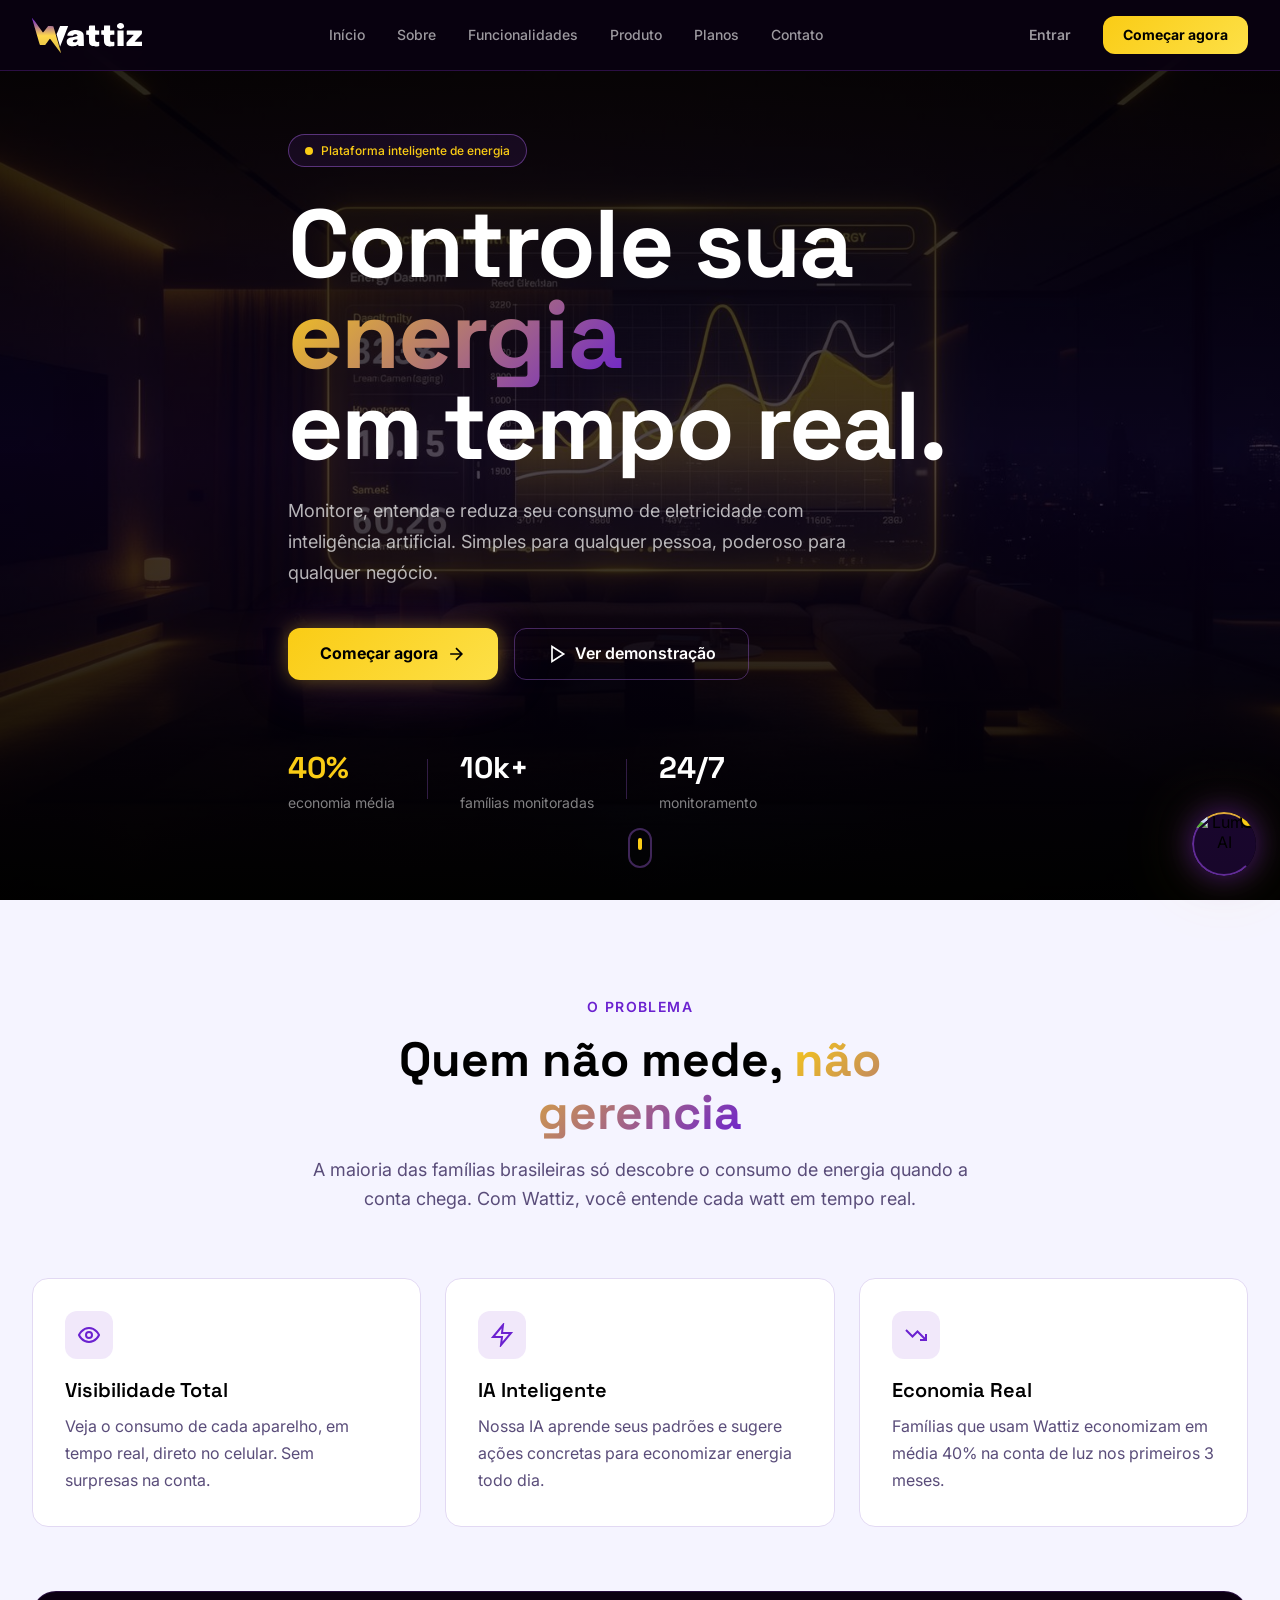
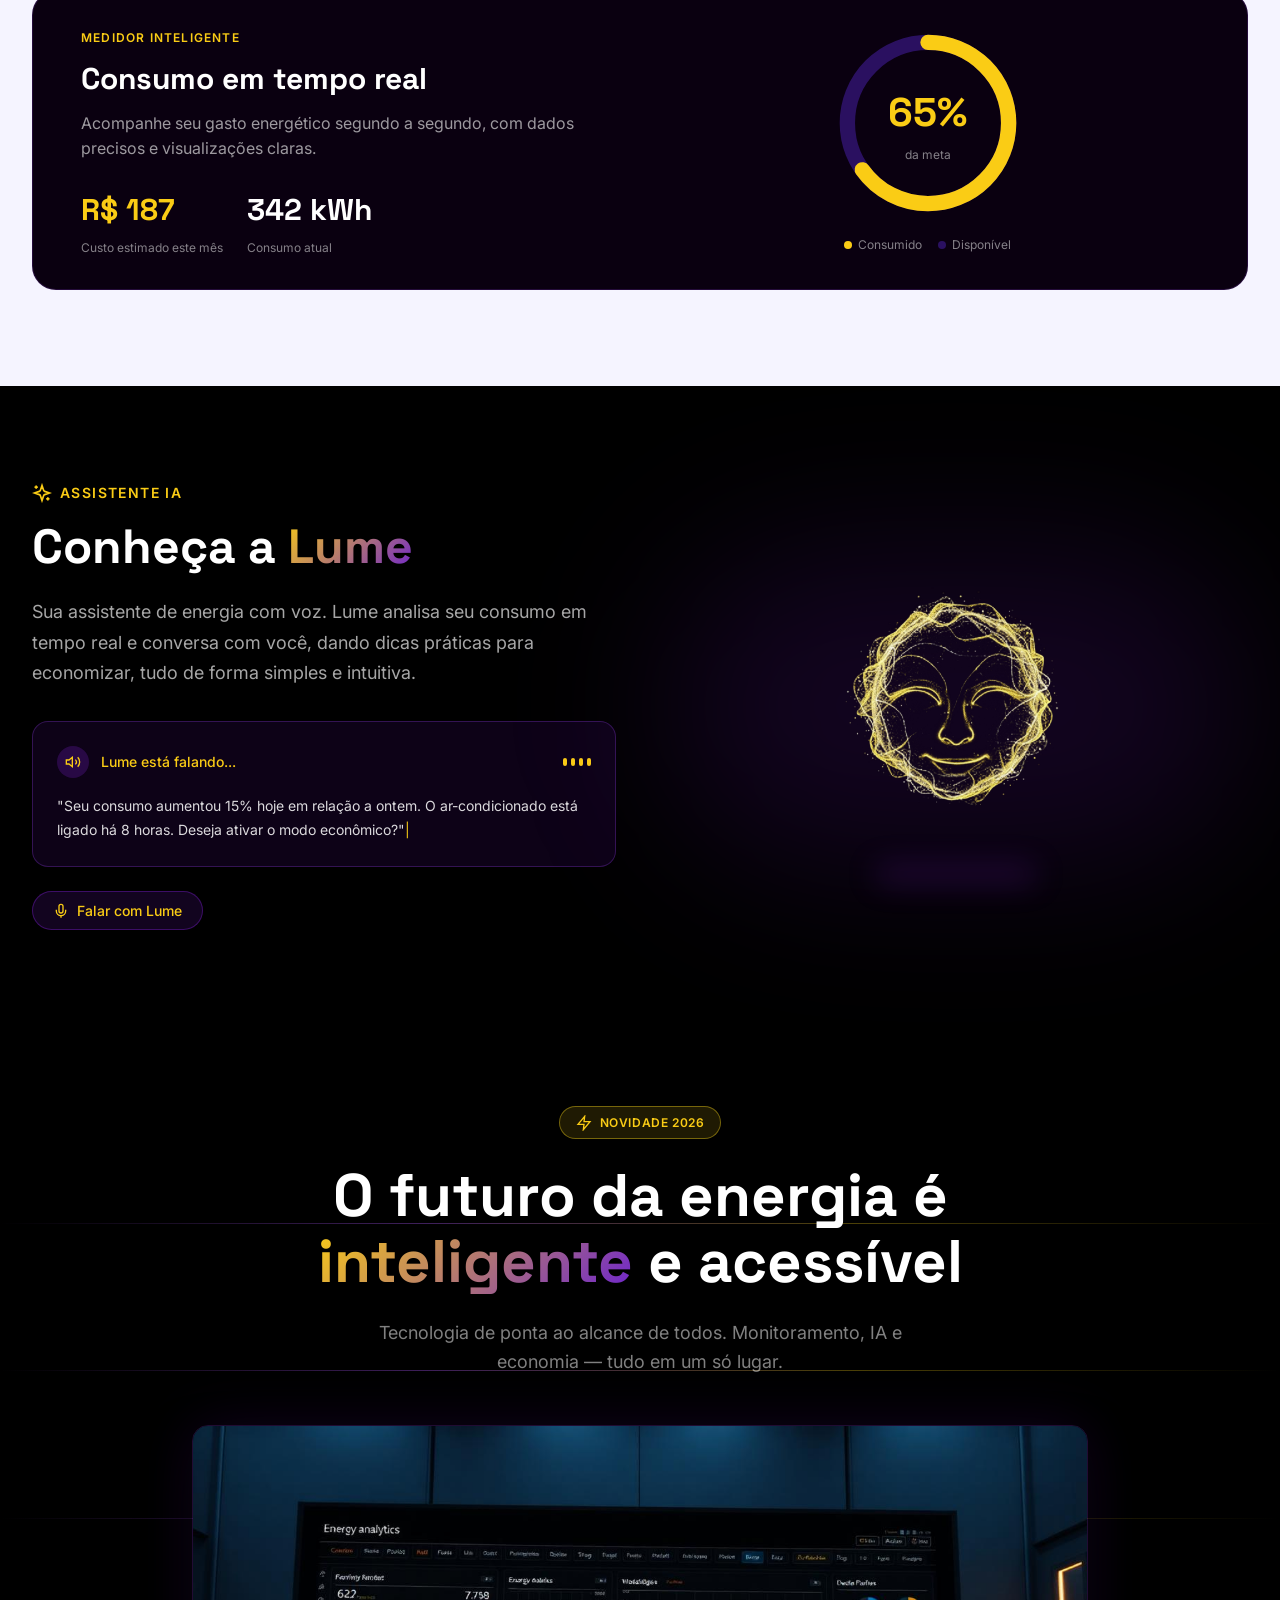
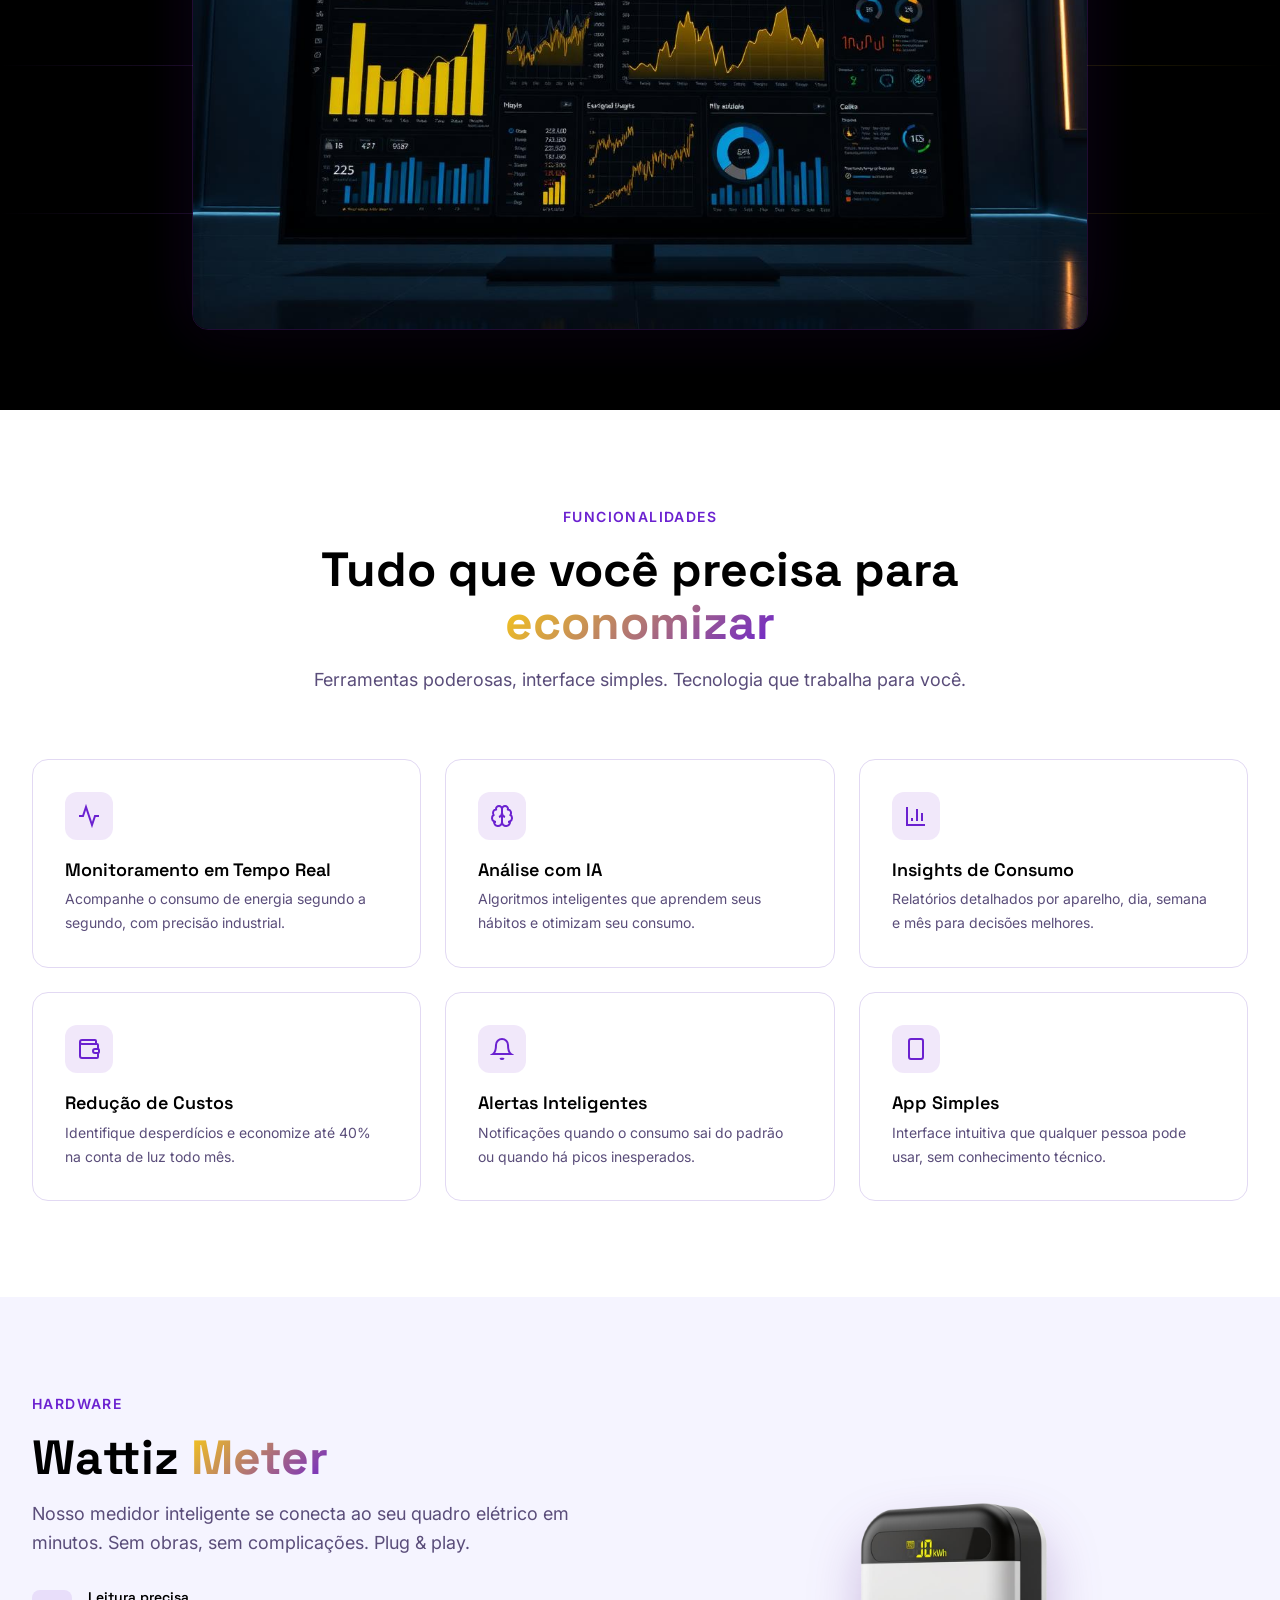
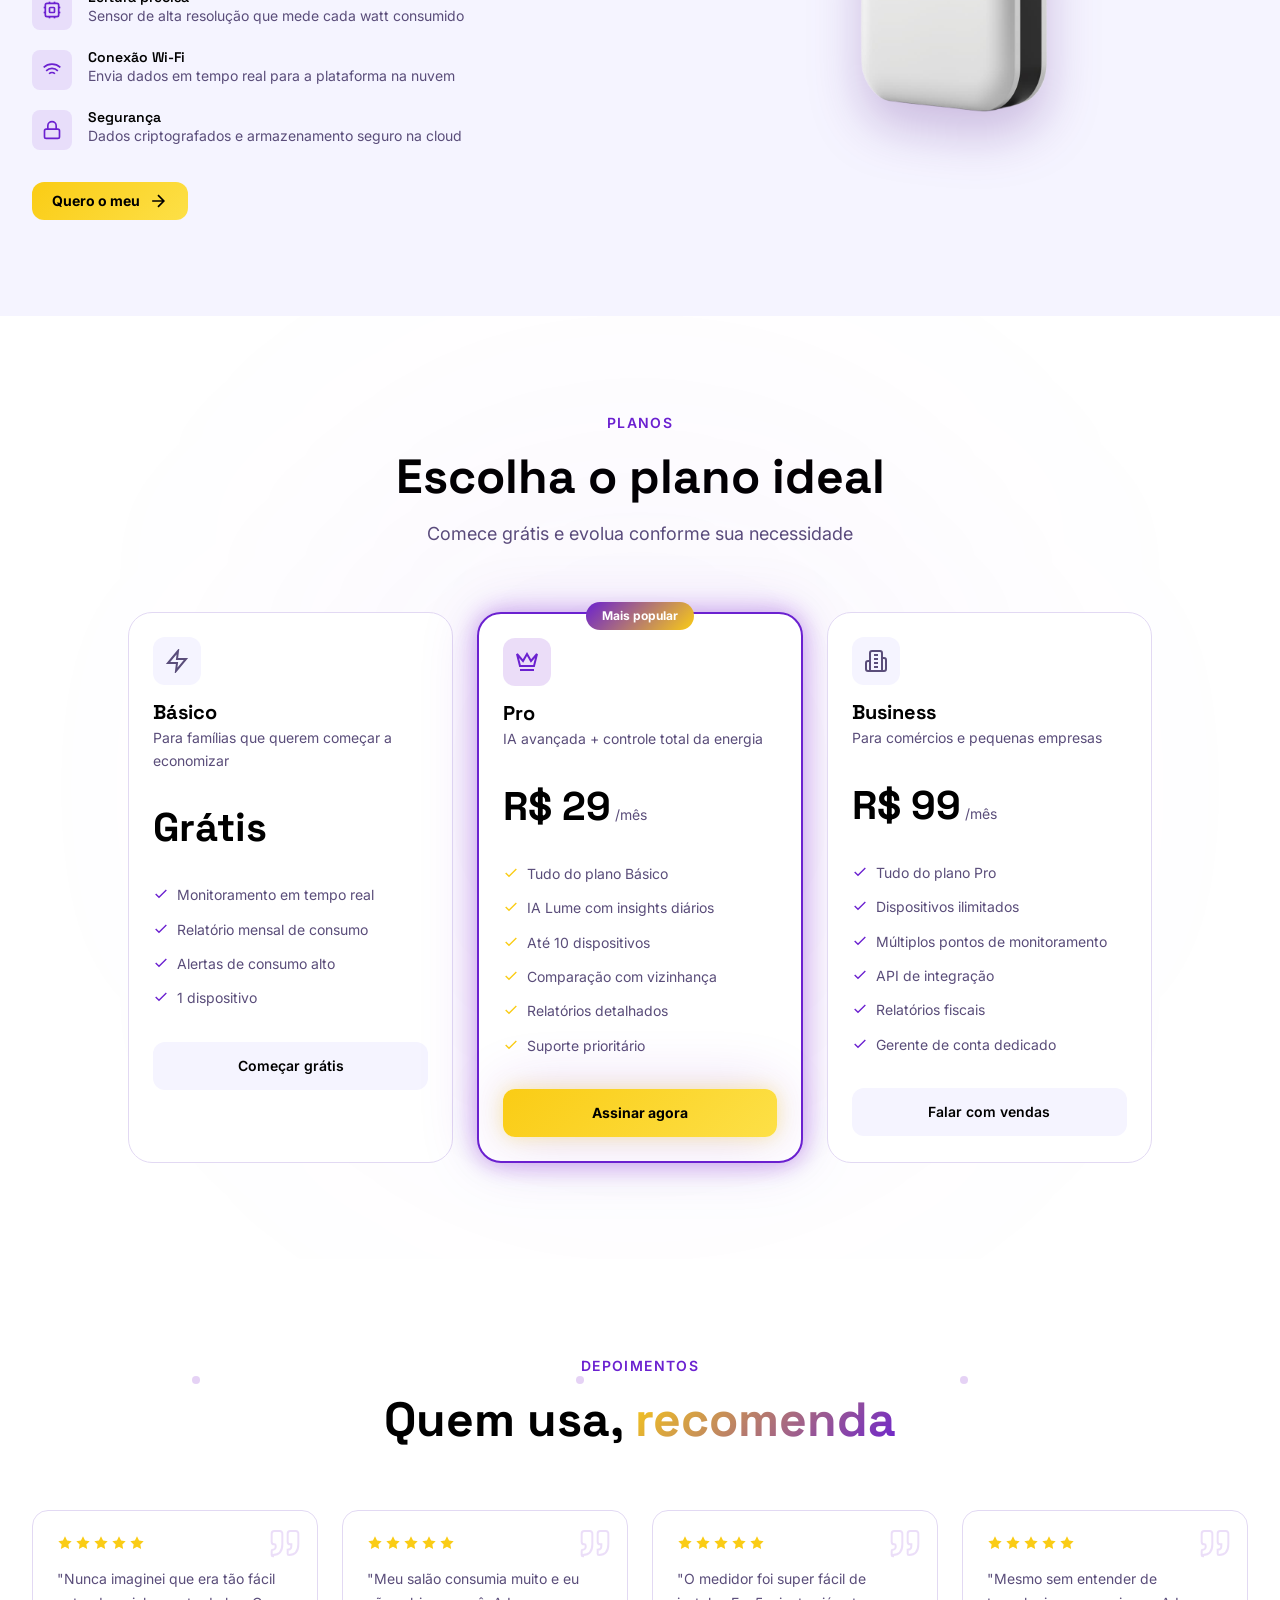
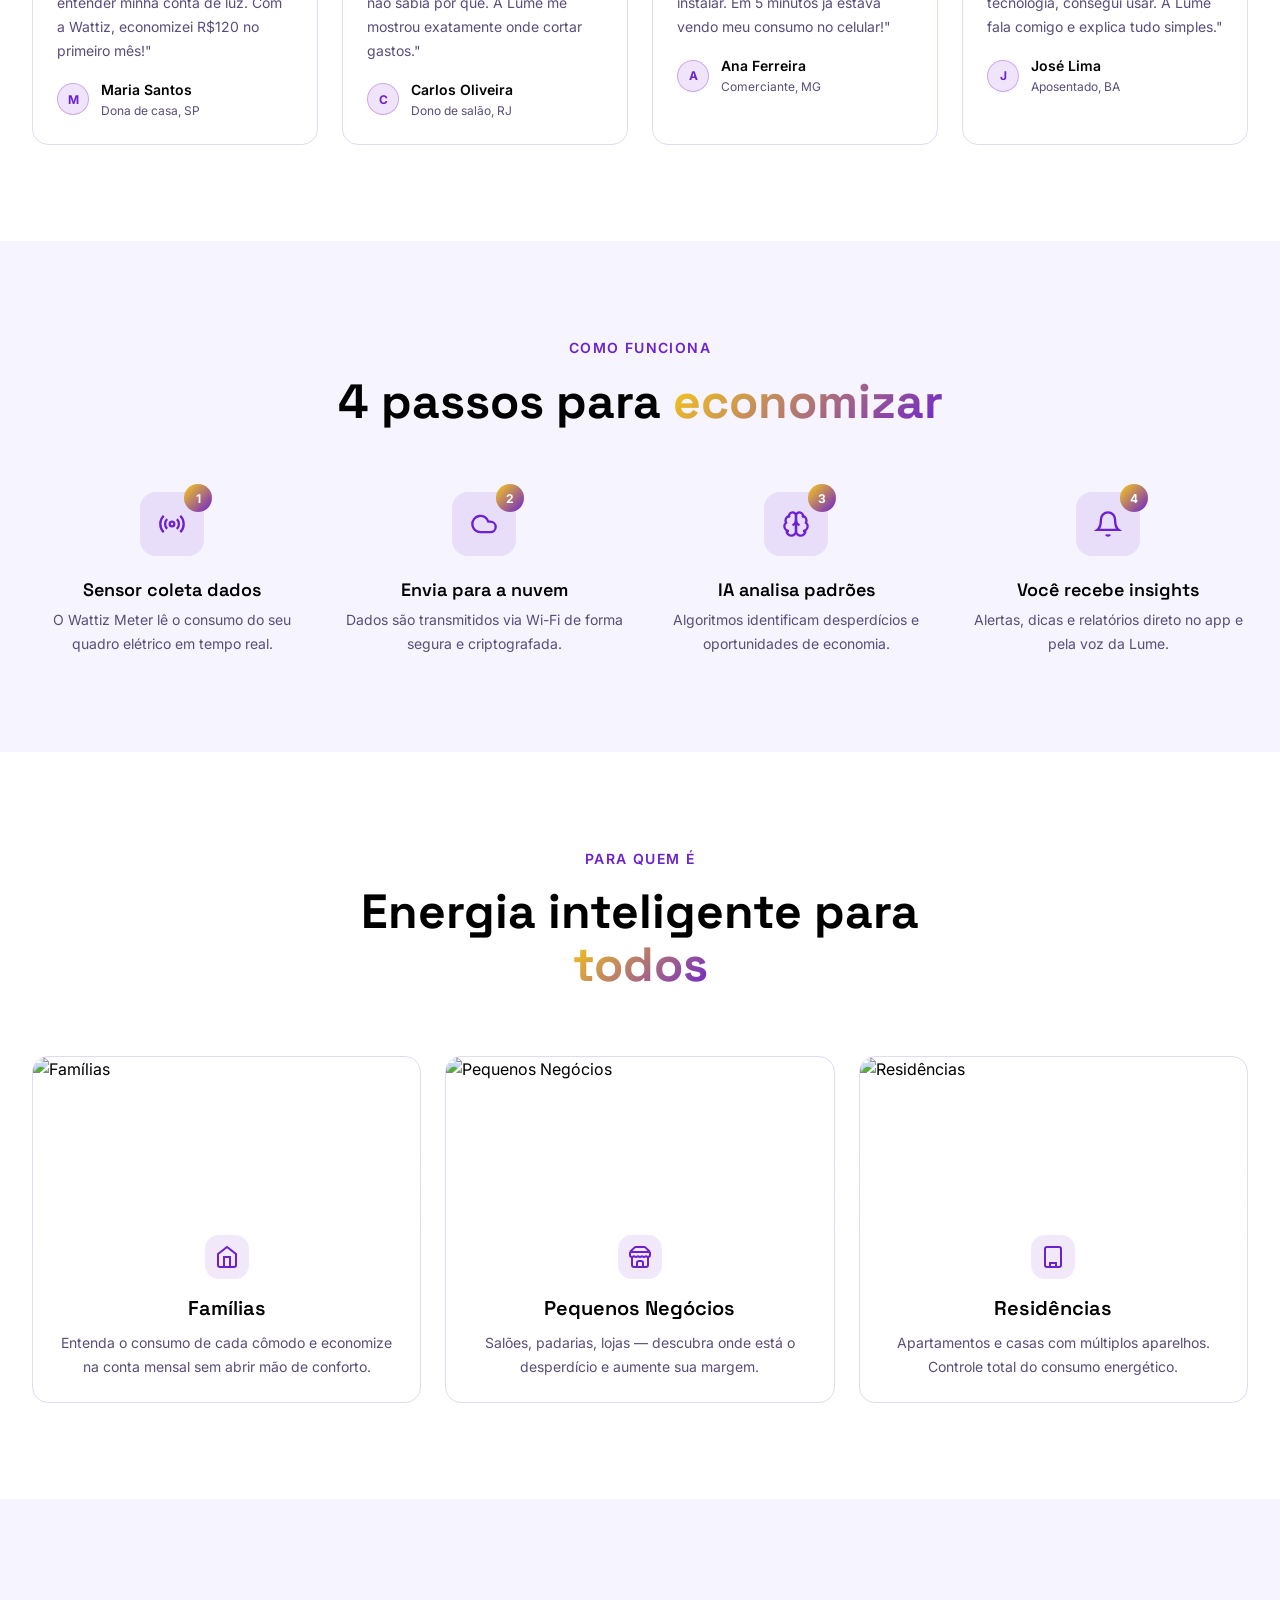
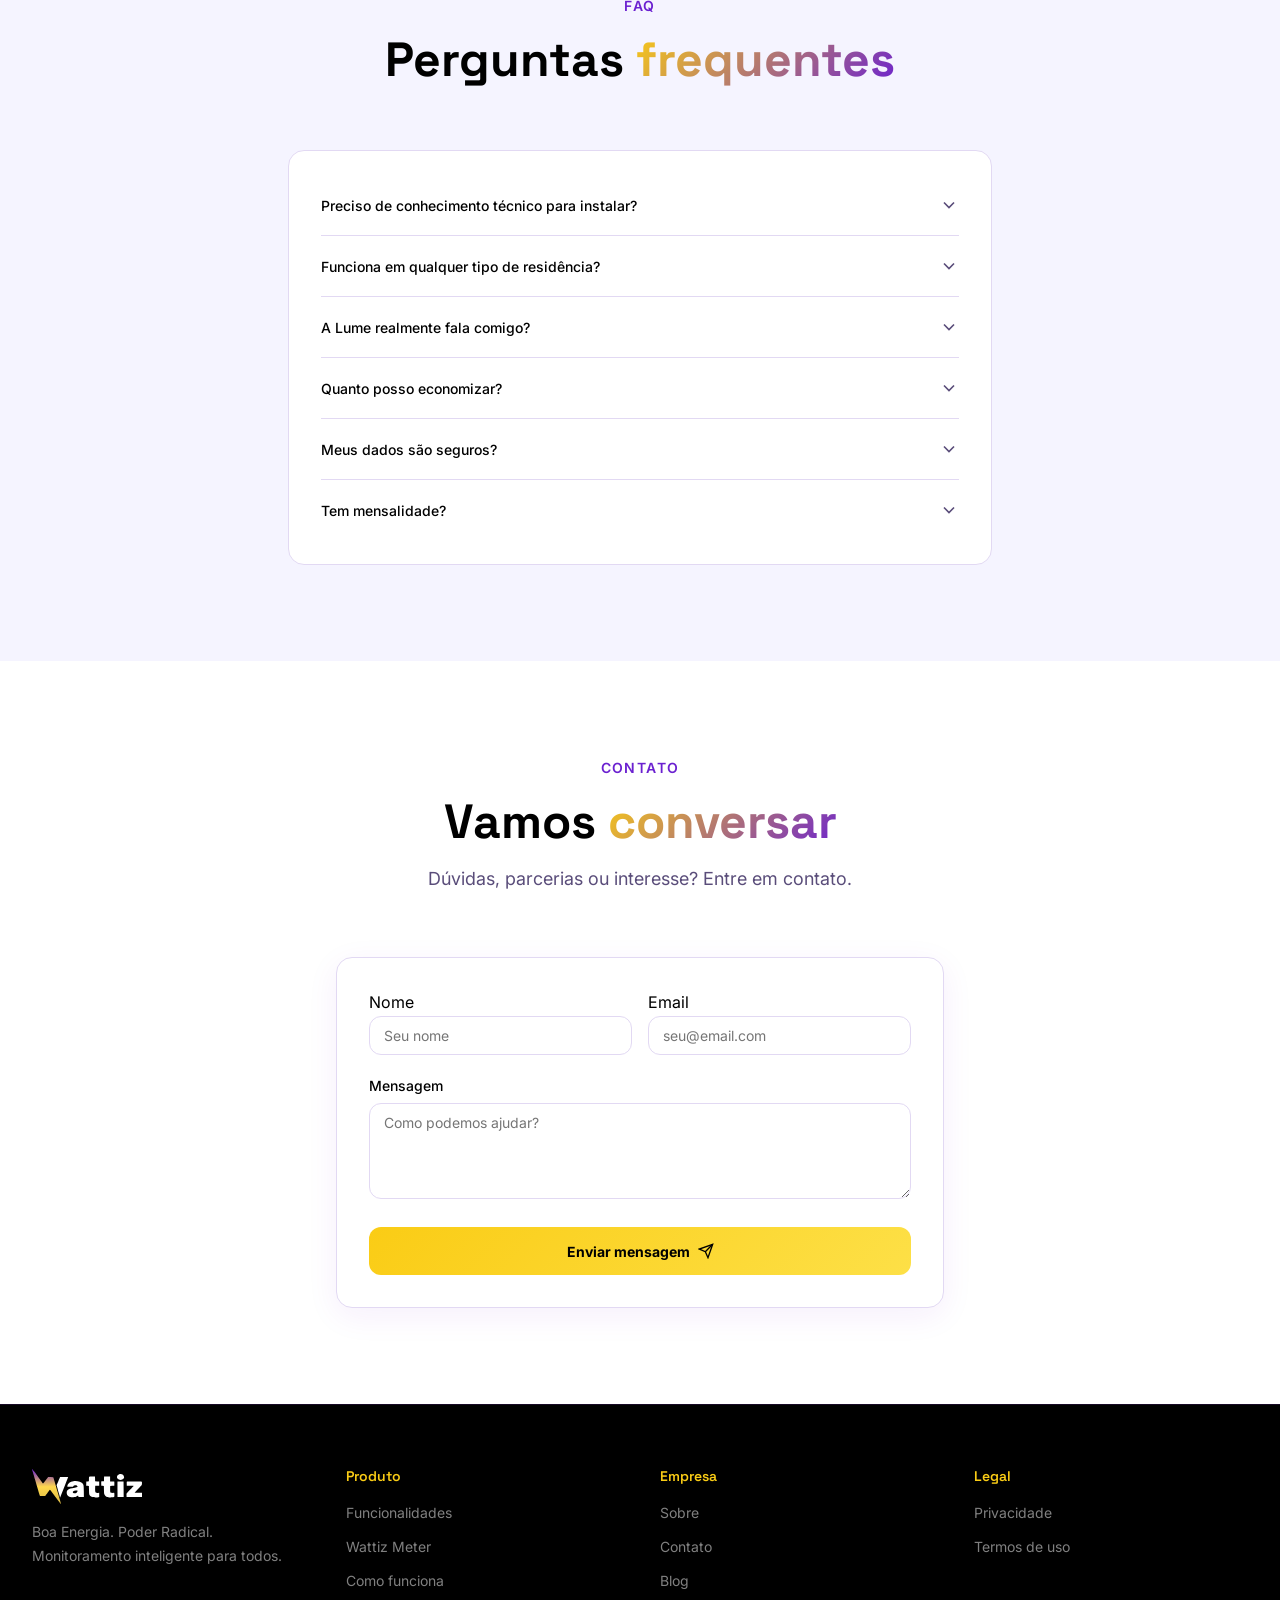
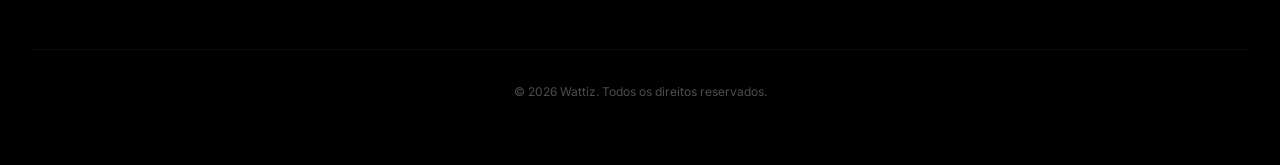
==== commit 6078ab5f: "Adição de logo no Footer Adicionei a logo no footer do projeto" ====
--- a/Wattiz/index.html
+++ b/Wattiz/index.html
@@ -740,10 +740,9 @@
   <div class="container">
     <div class="footer-grid">
       <div class="footer-brand">
-        <div class="logo" style="color:#fff">
-          <svg style="width:24px;height:24px;color:var(--energy)" viewBox="0 0 24 24" fill="none" stroke="currentColor" stroke-width="2"><path d="M13 2 3 14h9l-1 8 10-12h-9l1-8z"/></svg>
-          <span class="logo-text">Watt<span>iz</span></span>
-        </div>
+        <a href="#" class="logo">
+          <img src="assets/WattizLogo.svg" alt="Logo Wattiz" class="logo-icon"> 
+        </a>
         <p>Boa Energia. Poder Radical. Monitoramento inteligente para todos.</p>
       </div>
       <div>
